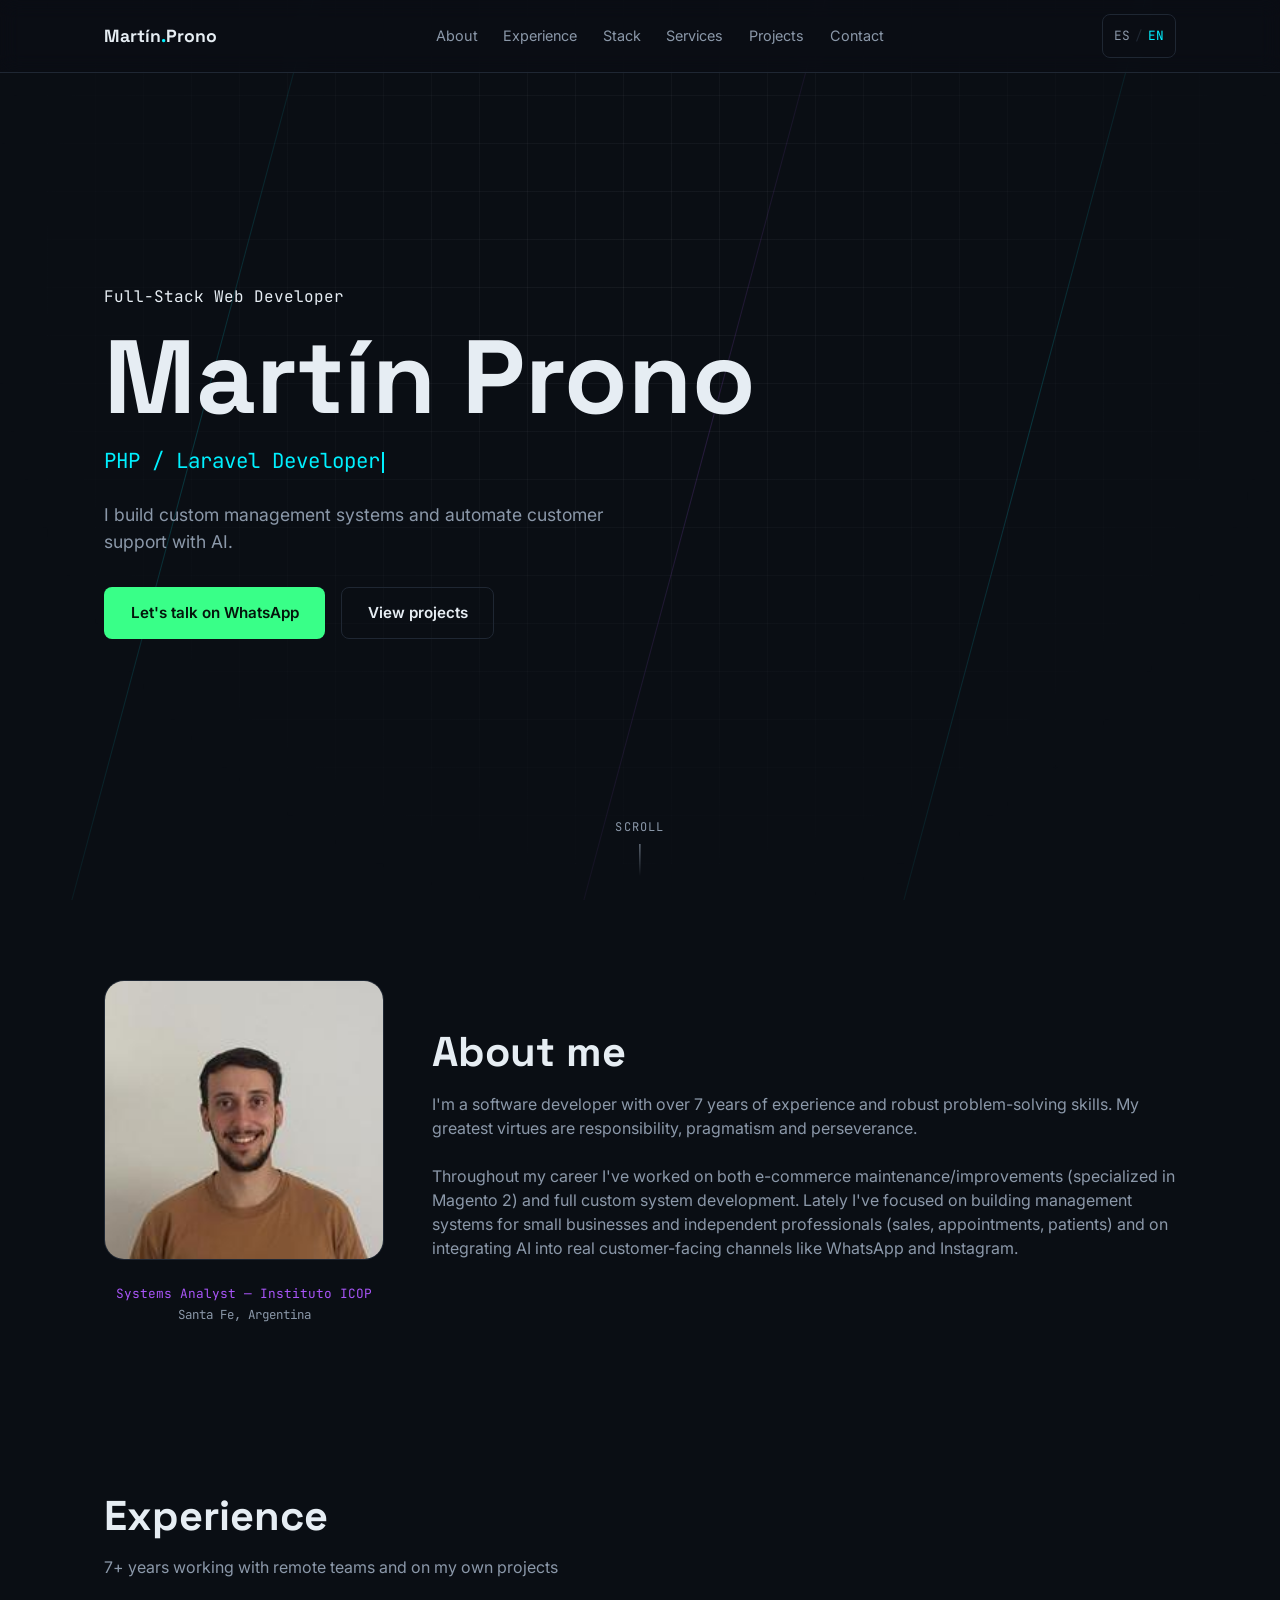
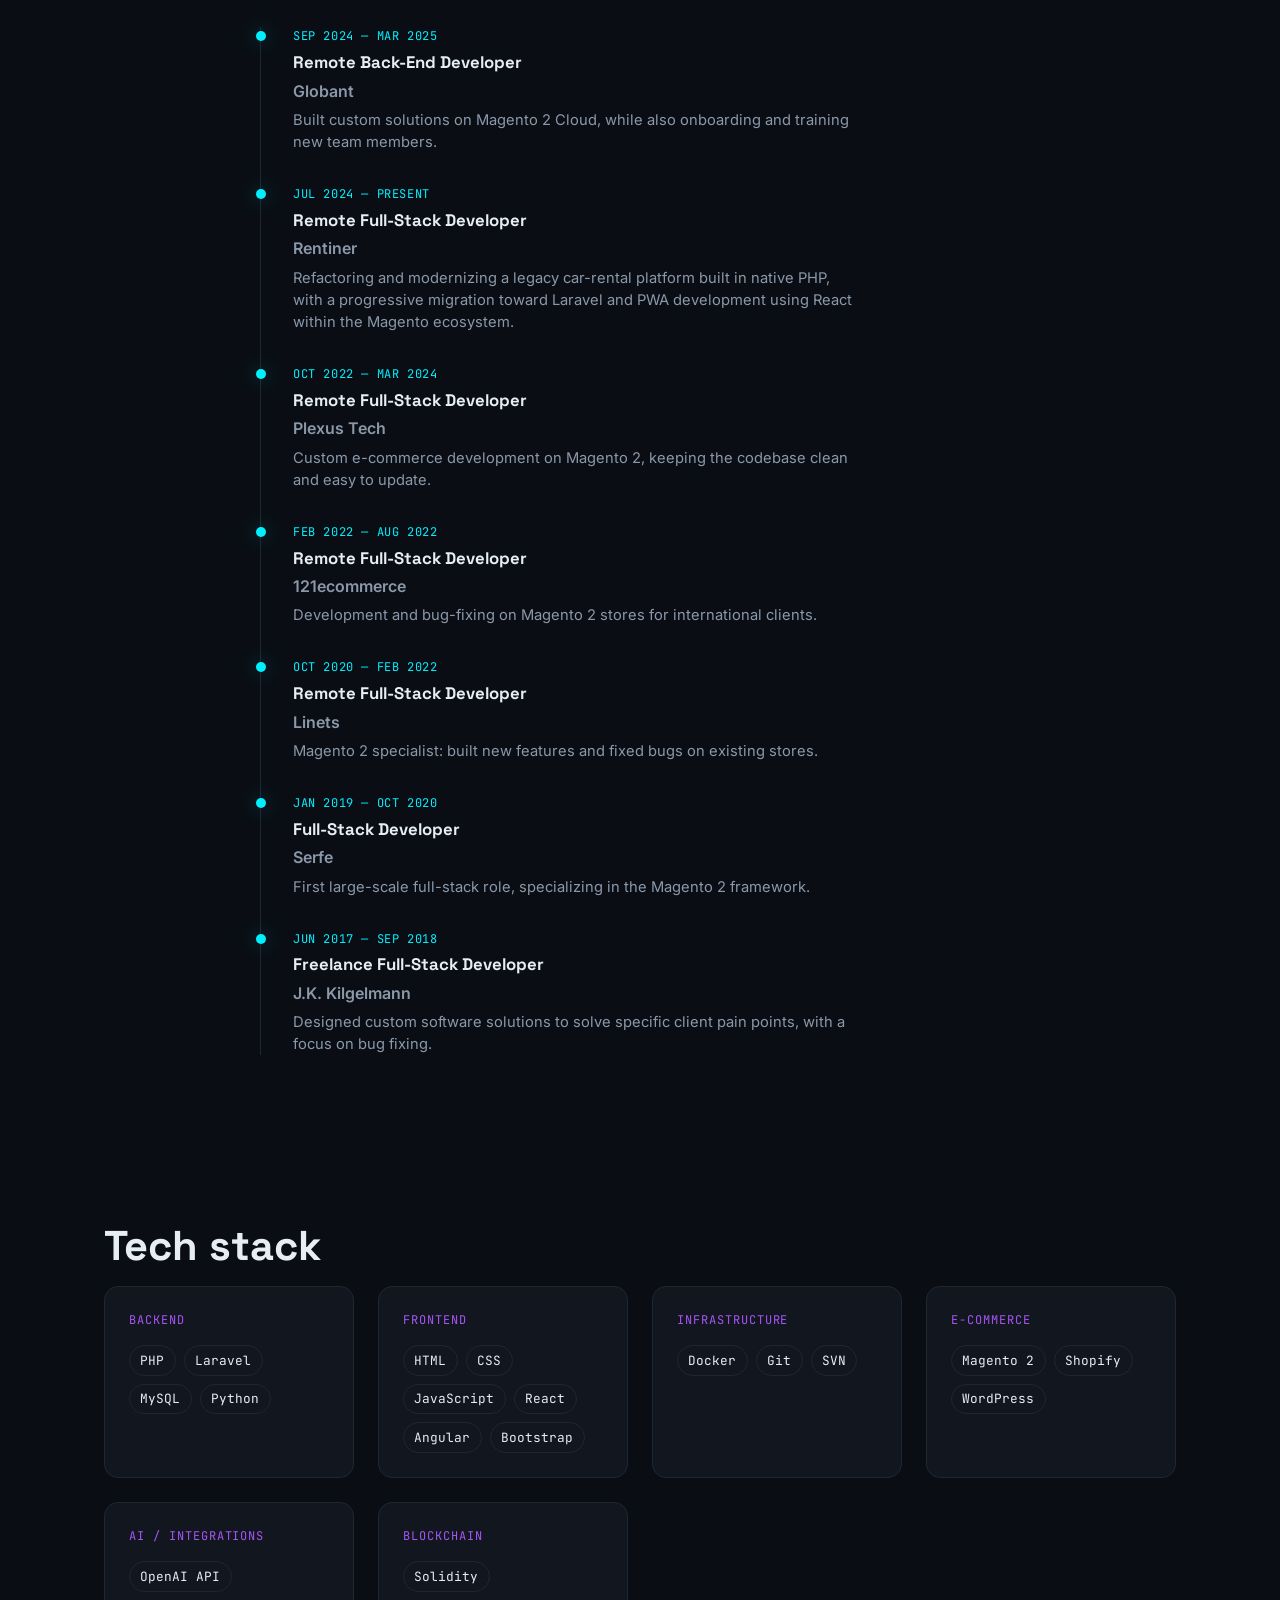
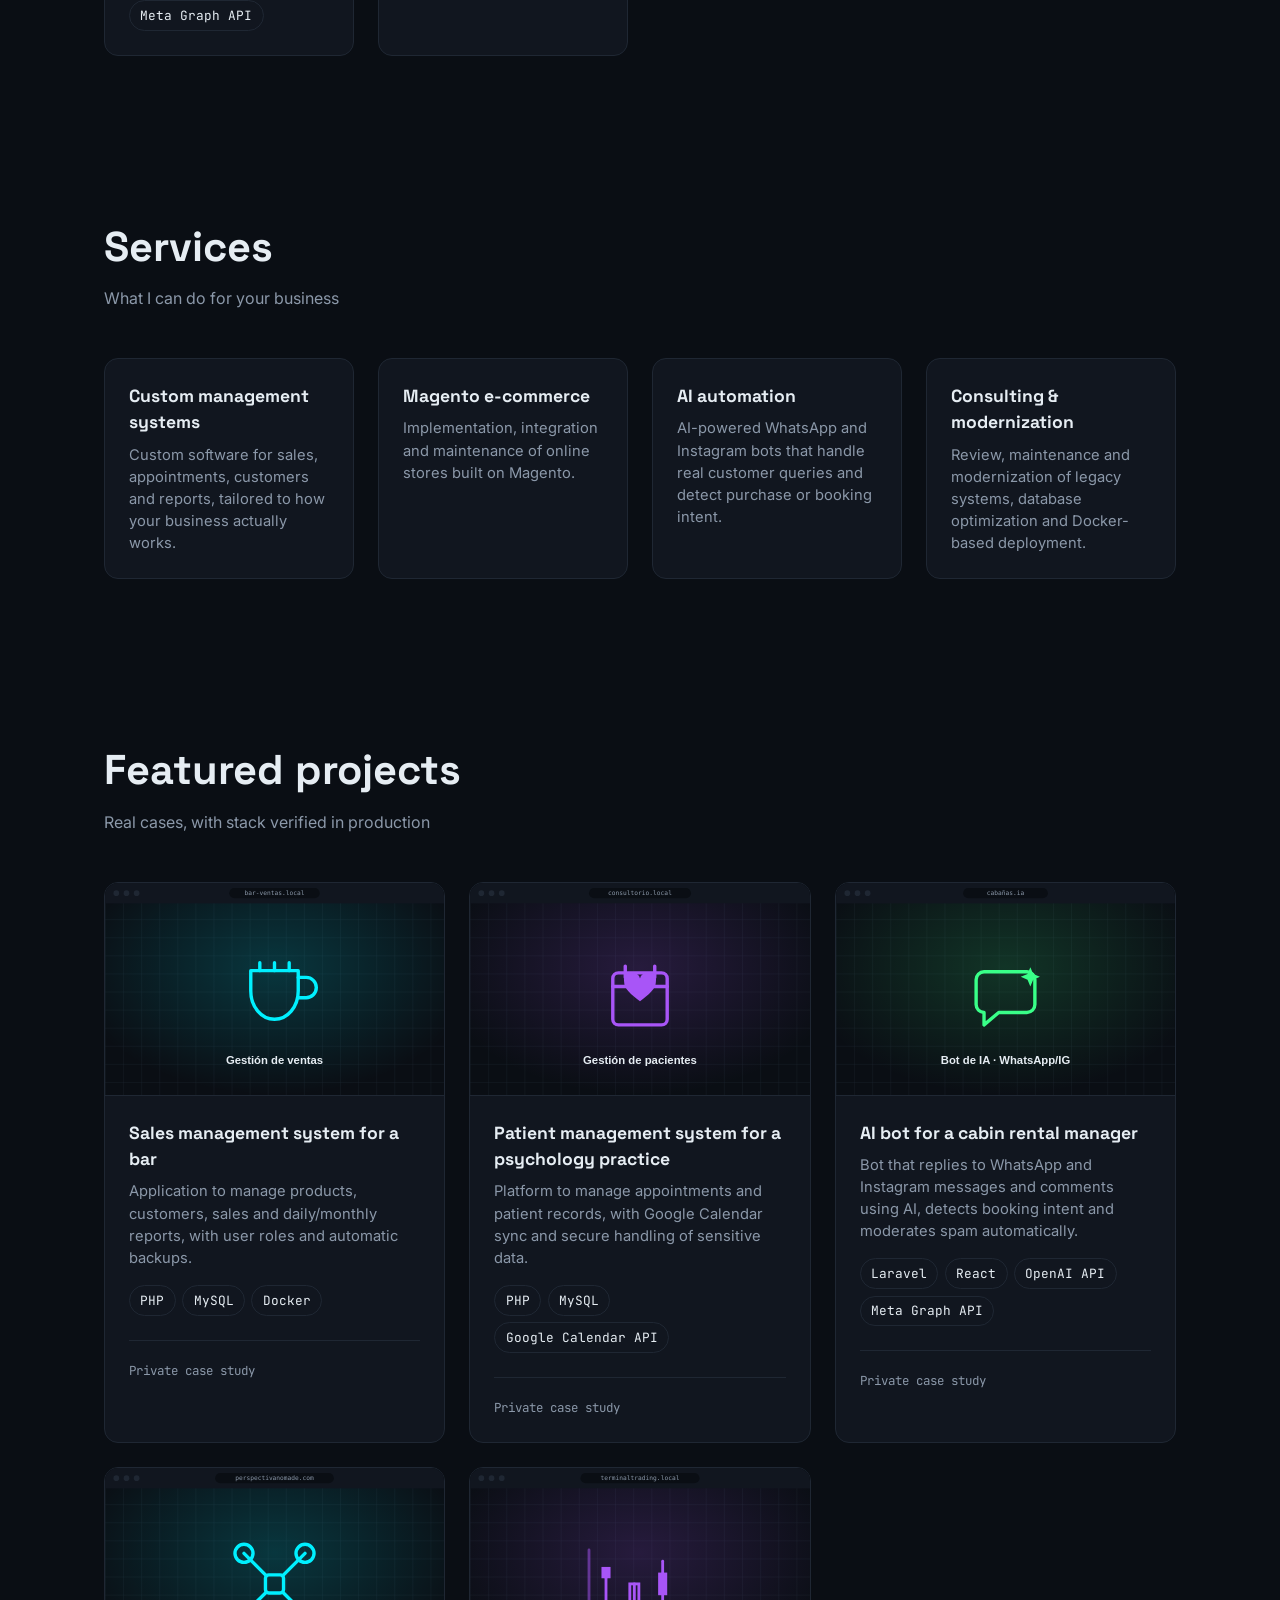
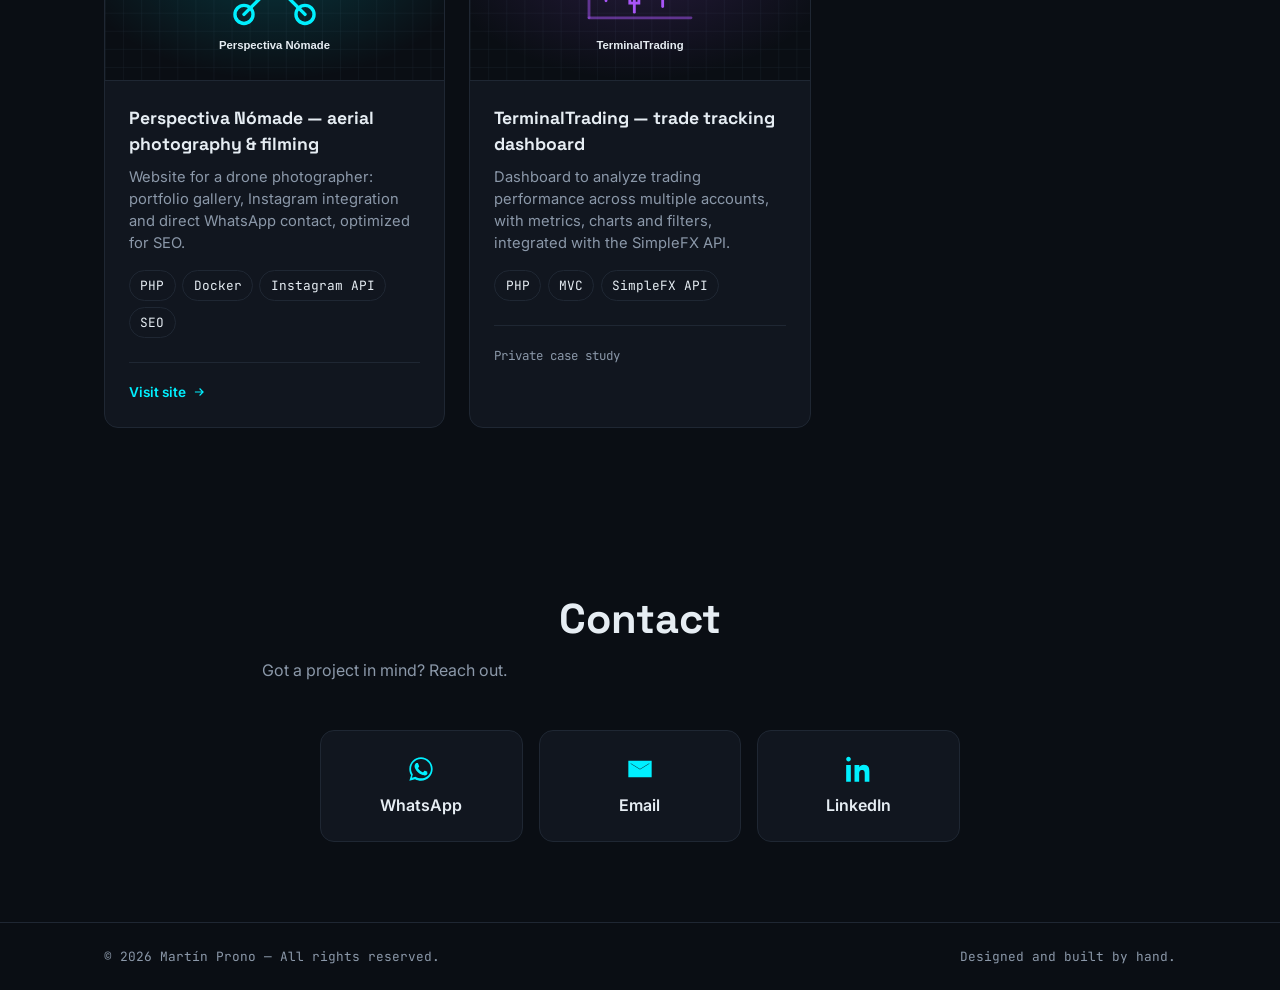
==== index.html @ 4c5c70eb "Initial commit: portfolio personal de Martín Prono Sitio estático (HTML/CSS/JS) con switch ES/EN, se" ====
<!DOCTYPE html>
<html lang="es">
<head>
  <meta charset="UTF-8">
  <meta name="viewport" content="width=device-width, initial-scale=1.0">
  <title data-i18n="meta.title">Martín Prono — Desarrollador Web Full-Stack</title>
  <meta name="description" content="Desarrollador web full-stack con +7 años de experiencia. Sistemas de gestión a medida e integración de IA en WhatsApp/Instagram." data-i18n-attr="content:meta.description">
  <meta name="color-scheme" content="dark">
  <link rel="icon" type="image/svg+xml" href="assets/img/favicon/favicon.svg">

  <link rel="preconnect" href="https://fonts.googleapis.com">
  <link rel="preconnect" href="https://fonts.gstatic.com" crossorigin>
  <link href="https://fonts.googleapis.com/css2?family=Space+Grotesk:wght@500;700&family=Inter:wght@400;600&family=JetBrains+Mono:wght@400;500&display=swap" rel="stylesheet">

  <link rel="stylesheet" href="assets/css/reset.css">
  <link rel="stylesheet" href="assets/css/tokens.css">
  <link rel="stylesheet" href="assets/css/layout.css">
  <link rel="stylesheet" href="assets/css/components.css">
  <link rel="stylesheet" href="assets/css/effects.css">
</head>
<body>

  <header class="nav" id="nav">
    <div class="nav__inner container">
      <a href="#hero" class="nav__brand">Martín<span class="nav__brand-dot">.</span>Prono</a>

      <nav class="nav__links" id="nav-links">
        <a href="#about" data-i18n="nav.about">Sobre mí</a>
        <a href="#experience" data-i18n="nav.experience">Trayectoria</a>
        <a href="#stack" data-i18n="nav.stack">Stack</a>
        <a href="#services" data-i18n="nav.services">Servicios</a>
        <a href="#projects" data-i18n="nav.projects">Proyectos</a>
        <a href="#contact" data-i18n="nav.contact">Contacto</a>
      </nav>

      <div class="nav__actions">
        <button id="lang-toggle" class="lang-toggle" type="button" data-i18n-attr="aria-label:nav.langSwitch" aria-label="Cambiar idioma a inglés">
          <span data-lang-label="es" class="lang-toggle__opt is-active">ES</span>
          <span class="lang-toggle__sep">/</span>
          <span data-lang-label="en" class="lang-toggle__opt">EN</span>
        </button>
        <button id="nav-burger" class="nav__burger" type="button" aria-label="Abrir menú" aria-expanded="false" aria-controls="nav-links">
          <span></span><span></span><span></span>
        </button>
      </div>
    </div>
  </header>

  <main>
    <!-- HERO -->
    <section id="hero" class="hero">
      <div class="hero__bg" aria-hidden="true">
        <div class="hero__grid"></div>
        <span class="hero__line hero__line--1"></span>
        <span class="hero__line hero__line--2"></span>
        <span class="hero__line hero__line--3"></span>
      </div>

      <div class="container hero__content">
        <p class="hero__kicker mono" data-i18n="hero.kicker">Desarrollador Web Full-Stack</p>
        <h1 class="hero__title" data-i18n="hero.title">Martín Prono</h1>
        <p class="hero__typing mono">
          <span id="typing-text"></span><span class="hero__cursor" aria-hidden="true"></span>
        </p>
        <p class="hero__tagline" data-i18n="hero.tagline">
          Construyo sistemas de gestión a medida y automatizo la atención al cliente con IA.
        </p>

        <div class="hero__cta">
          <a href="https://wa.me/5493425148399" id="hero-cta-primary" class="btn btn--primary" data-whatsapp-link target="_blank" rel="noopener" data-i18n="hero.ctaPrimary">Hablemos por WhatsApp</a>
          <a href="#projects" class="btn btn--ghost" data-i18n="hero.ctaSecondary">Ver proyectos</a>
        </div>
      </div>

      <a href="#about" class="hero__scroll mono" aria-hidden="true">
        <span data-i18n="hero.scrollHint">Scroll</span>
        <span class="hero__scroll-line"></span>
      </a>
    </section>

    <!-- ABOUT -->
    <section id="about" class="section about">
      <div class="container about__grid">
        <div class="about__photo-wrap reveal">
          <div class="about__photo">
            <!-- TODO Martin: reemplazar por tu foto real en assets/img/profile/ (ver README) -->
            <img src="assets/img/profile/yo.jpeg" alt="Foto de perfil de Martín Prono, desarrollador web full-stack" data-i18n-attr="alt:about.photoAlt" loading="lazy" width="480" height="480">
          </div>
          <p class="about__credential mono" data-i18n="about.credential">Analista de Sistemas — Instituto ICOP</p>
          <p class="about__location mono" data-i18n="about.location">Santa Fe, Argentina</p>
        </div>

        <div class="about__text reveal">
          <h2 class="section__title" data-i18n="about.title">Sobre mí</h2>
          <p data-i18n="about.paragraph1">
            Soy desarrollador de software con más de 7 años de experiencia y sólidas habilidades para resolver
            problemas. Mis mayores virtudes son la responsabilidad, el pragmatismo y la perseverancia.
          </p>
          <p data-i18n="about.paragraph2">
            A lo largo de mi carrera trabajé tanto en mantenimiento y mejora de e-commerce (especializado en Magento 2)
            como en el desarrollo completo de sistemas a medida. Últimamente me enfoqué en construir sistemas de
            gestión para pequeños negocios y profesionales independientes (ventas, turnos, pacientes) y en integrar
            inteligencia artificial en canales reales de atención al cliente, como WhatsApp e Instagram.
          </p>
        </div>
      </div>
    </section>

    <!-- EXPERIENCE -->
    <section id="experience" class="section experience">
      <div class="container">
        <h2 class="section__title reveal" data-i18n="experience.title">Trayectoria</h2>
        <p class="section__subtitle reveal" data-i18n="experience.subtitle">Más de 7 años trabajando en equipos remotos y proyectos propios</p>

        <div class="experience__timeline" id="experience-timeline">
          <!-- generado por main.js -->
        </div>
      </div>
    </section>

    <!-- STACK -->
    <section id="stack" class="section stack">
      <div class="container">
        <h2 class="section__title reveal" data-i18n="stack.title">Stack técnico</h2>

        <div class="stack__grid" id="stack-grid">
          <!-- generado por main.js -->
        </div>
      </div>
    </section>

    <!-- SERVICES -->
    <section id="services" class="section services">
      <div class="container">
        <h2 class="section__title reveal" data-i18n="services.title">Servicios</h2>
        <p class="section__subtitle reveal" data-i18n="services.subtitle">Lo que puedo hacer por tu negocio</p>

        <div class="services__grid" id="services-grid">
          <!-- generado por main.js -->
        </div>
      </div>
    </section>

    <!-- PROJECTS -->
    <section id="projects" class="section projects">
      <div class="container">
        <h2 class="section__title reveal" data-i18n="projects.title">Proyectos destacados</h2>
        <p class="section__subtitle reveal" data-i18n="projects.subtitle">Casos reales, con stack verificado en producción</p>

        <div class="projects__grid" id="projects-grid">
          <!-- generado por main.js -->
        </div>
      </div>
    </section>

    <!-- CONTACT -->
    <section id="contact" class="section contact">
      <div class="container contact__inner">
        <h2 class="section__title reveal" data-i18n="contact.title">Contacto</h2>
        <p class="section__subtitle reveal" data-i18n="contact.subtitle">¿Tenés un proyecto en mente? Escribime.</p>

        <div class="contact__grid reveal">
          <a class="contact__card" href="https://wa.me/5493425148399" data-whatsapp-link target="_blank" rel="noopener" data-i18n-attr="aria-label:contact.whatsappAria" aria-label="Escribirme por WhatsApp">
            <span class="contact__icon" aria-hidden="true">
              <svg viewBox="0 0 24 24" fill="currentColor"><path d="M17.5 14.4c-.3-.1-1.7-.8-2-.9-.3-.1-.5-.1-.6.1-.2.3-.7.9-.9 1-.2.2-.3.2-.6.1-1.6-.8-2.7-1.4-3.8-3.2-.3-.5.3-.5.8-1.6.1-.2 0-.4-.1-.6-.1-.1-.6-1.5-.8-2-.2-.5-.4-.4-.6-.4-.2 0-.4 0-.6 0-.2 0-.5.1-.8.4-.3.3-1 1-1 2.4s1 2.8 1.1 3c.1.2 1.9 3 4.7 4.1 2.8 1.1 2.8.7 3.3.7s1.6-.6 1.8-1.2c.2-.6.2-1.1.1-1.2-.1-.1-.3-.2-.6-.3z"/><path d="M12 2C6.5 2 2 6.5 2 12c0 1.9.5 3.7 1.5 5.3L2 22l4.9-1.3C8.4 21.5 10.2 22 12 22c5.5 0 10-4.5 10-10S17.5 2 12 2zm0 18c-1.6 0-3.2-.4-4.5-1.2l-.3-.2-3 .8.8-2.9-.2-.3C4 14.9 3.5 13.5 3.5 12 3.5 7.3 7.3 3.5 12 3.5S20.5 7.3 20.5 12 16.7 20 12 20z"/></svg>
            </span>
            <span data-i18n="contact.whatsapp">WhatsApp</span>
          </a>

          <a class="contact__card" href="mailto:martinpro_95@hotmail.com" data-i18n-attr="aria-label:contact.emailAria" aria-label="Enviarme un email">
            <span class="contact__icon" aria-hidden="true">
              <svg viewBox="0 0 24 24" fill="currentColor"><path d="M2 5h20v14H2V5zm2 2v.5l8 5 8-5V7l-8 5-8-5z"/></svg>
            </span>
            <span data-i18n="contact.email">Email</span>
          </a>

          <a class="contact__card" href="https://www.linkedin.com/in/mart%C3%ADn-prono-703930127" target="_blank" rel="noopener" data-i18n-attr="aria-label:contact.linkedinAria" aria-label="Ver mi perfil de LinkedIn">
            <span class="contact__icon" aria-hidden="true">
              <svg viewBox="0 0 24 24" fill="currentColor"><path d="M4.98 3.5C4.98 4.6 4.1 5.5 3 5.5s-1.98-.9-1.98-2S1.9 1.5 3 1.5s1.98.9 1.98 2zM1 8.5h4V23H1V8.5zM8.5 8.5h3.8v2h.05c.53-1 1.83-2.05 3.77-2.05 4.03 0 4.78 2.65 4.78 6.1V23h-4v-6.6c0-1.57-.03-3.6-2.2-3.6-2.2 0-2.54 1.72-2.54 3.49V23h-4V8.5z"/></svg>
            </span>
            <span data-i18n="contact.linkedin">LinkedIn</span>
          </a>
        </div>
      </div>
    </section>
  </main>

  <footer class="footer">
    <div class="container footer__inner">
      <p class="mono">© <span id="footer-year"></span> Martín Prono — <span data-i18n="footer.rights">Todos los derechos reservados.</span></p>
      <p class="mono footer__built" data-i18n="footer.builtWith">Sitio diseñado y desarrollado a mano.</p>
    </div>
  </footer>

  <!-- Botón flotante: fijo en pantalla, aparece al pasar el hero (que ya tiene su propio CTA grande) -->
  <a id="whatsapp-fab" class="whatsapp-fab" href="https://wa.me/5493425148399" data-whatsapp-link target="_blank" rel="noopener" data-i18n-attr="aria-label:contact.whatsappAria" aria-label="Escribirme por WhatsApp">
    <svg viewBox="0 0 24 24" fill="currentColor"><path d="M17.5 14.4c-.3-.1-1.7-.8-2-.9-.3-.1-.5-.1-.6.1-.2.3-.7.9-.9 1-.2.2-.3.2-.6.1-1.6-.8-2.7-1.4-3.8-3.2-.3-.5.3-.5.8-1.6.1-.2 0-.4-.1-.6-.1-.1-.6-1.5-.8-2-.2-.5-.4-.4-.6-.4-.2 0-.4 0-.6 0-.2 0-.5.1-.8.4-.3.3-1 1-1 2.4s1 2.8 1.1 3c.1.2 1.9 3 4.7 4.1 2.8 1.1 2.8.7 3.3.7s1.6-.6 1.8-1.2c.2-.6.2-1.1.1-1.2-.1-.1-.3-.2-.6-.3z"/><path d="M12 2C6.5 2 2 6.5 2 12c0 1.9.5 3.7 1.5 5.3L2 22l4.9-1.3C8.4 21.5 10.2 22 12 22c5.5 0 10-4.5 10-10S17.5 2 12 2zm0 18c-1.6 0-3.2-.4-4.5-1.2l-.3-.2-3 .8.8-2.9-.2-.3C4 14.9 3.5 13.5 3.5 12 3.5 7.3 7.3 3.5 12 3.5S20.5 7.3 20.5 12 16.7 20 12 20z"/></svg>
  </a>

  <script type="module" src="assets/js/main.js"></script>
</body>
</html>
---- assets/css/tokens.css ----
:root {
  /* color */
  --bg: #0a0e14;
  --bg-card: #11161f;
  --bg-card-hover: #151b26;
  --text: #e6edf3;
  --text-muted: #8b98a9;
  --accent-cyan: #00f0ff;
  --accent-violet: #a855f7;
  --accent-green: #39ff88;
  --border: #1f2733;

  /* typography */
  --font-heading: "Space Grotesk", system-ui, sans-serif;
  --font-body: "Inter", system-ui, sans-serif;
  --font-mono: "JetBrains Mono", "Courier New", monospace;

  /* spacing */
  --space-1: 0.5rem;
  --space-2: 1rem;
  --space-3: 1.5rem;
  --space-4: 2rem;
  --space-5: 3rem;
  --space-6: 5rem;
  --space-7: 8rem;

  /* layout */
  --container-width: 1120px;
  --nav-height: 64px;
  --radius-sm: 8px;
  --radius-md: 14px;
  --radius-lg: 20px;

  /* effects */
  --glow-cyan: 0 0 20px rgba(0, 240, 255, 0.35);
  --glow-violet: 0 0 20px rgba(168, 85, 247, 0.35);
  --transition: 0.25s ease;
}

@media (min-width: 48em) {
  :root {
    --nav-height: 72px;
  }
}

body {
  background: var(--bg);
  color: var(--text);
  font-family: var(--font-body);
  font-size: 16px;
}

h1, h2, h3 {
  font-family: var(--font-heading);
  color: var(--text);
}

.mono {
  font-family: var(--font-mono);
}
---- assets/css/layout.css ----
/*
  Mobile-first: todo lo que sigue es la base para pantallas chicas.
  Los `@media (min-width: ...)` van agregando/ajustando estilos para
  pantallas más grandes, nunca al revés.
*/

.container {
  width: 100%;
  max-width: var(--container-width);
  margin: 0 auto;
  padding: 0 clamp(1rem, 5vw, 1.5rem);
}

/* ---- NAV ---- */
.nav {
  position: fixed;
  top: 0;
  left: 0;
  right: 0;
  z-index: 100;
  border-bottom: 1px solid var(--border);
}

/*
  El blur va en un pseudo-elemento (no directo en .nav) a propósito:
  backdrop-filter en un ancestro convierte a ese ancestro en el
  "containing block" de sus descendientes position:fixed (incluido
  #nav-links, el panel del menú mobile), rompiendo su anclaje al
  viewport. Aislándolo en ::before, .nav__links vuelve a posicionarse
  contra la ventana, no contra el header de 64px.
*/
.nav::before {
  content: '';
  position: absolute;
  inset: 0;
  z-index: -1;
  background: rgba(10, 14, 20, 0.7);
  backdrop-filter: blur(10px);
}

.nav__inner {
  display: flex;
  align-items: center;
  justify-content: space-between;
  height: var(--nav-height);
}

.nav__brand {
  font-family: var(--font-heading);
  font-weight: 700;
  font-size: 1rem;
  white-space: nowrap;
}

.nav__brand-dot {
  color: var(--accent-cyan);
}

/* Mobile (base): menú a pantalla completa, oculto hasta abrir con el burger */
.nav__links {
  position: fixed;
  top: var(--nav-height);
  left: 0;
  right: 0;
  bottom: 0;
  background: var(--bg-card);
  display: flex;
  flex-direction: column;
  gap: var(--space-2);
  padding: var(--space-4) var(--space-3);
  transform: translateY(-8px);
  opacity: 0;
  visibility: hidden;
  transition: transform var(--transition), opacity var(--transition), visibility var(--transition);
  overflow-y: auto;
}

.nav__links.is-open {
  transform: translateY(0);
  opacity: 1;
  visibility: visible;
}

.nav__links a {
  font-size: 1.1rem;
  padding: var(--space-1) 0;
  color: var(--text-muted);
  border-bottom: 1px solid var(--border);
  transition: color var(--transition);
}

.nav__links a:hover,
.nav__links a:focus-visible {
  color: var(--text);
}

.nav__actions {
  display: flex;
  align-items: center;
  gap: var(--space-1);
}

/* Burger: visible por defecto (mobile-first), área táctil >= 44px */
.nav__burger {
  display: flex;
  flex-direction: column;
  justify-content: center;
  align-items: center;
  gap: 5px;
  width: 44px;
  height: 44px;
  flex-shrink: 0;
}

.nav__burger span {
  display: block;
  width: 24px;
  height: 2px;
  background: var(--text);
  border-radius: 2px;
  transition: transform var(--transition), opacity var(--transition);
}

.nav__burger[aria-expanded="true"] span:nth-child(1) {
  transform: translateY(7px) rotate(45deg);
}

.nav__burger[aria-expanded="true"] span:nth-child(2) {
  opacity: 0;
}

.nav__burger[aria-expanded="true"] span:nth-child(3) {
  transform: translateY(-7px) rotate(-45deg);
}

@media (min-width: 48em) {
  .nav__brand {
    font-size: 1.1rem;
  }

  .nav__links {
    position: static;
    flex-direction: row;
    align-items: center;
    gap: clamp(0.9rem, 2vw, 2rem);
    padding: 0;
    background: transparent;
    transform: none;
    opacity: 1;
    visibility: visible;
    overflow: visible;
  }

  .nav__links a {
    font-size: 0.9rem;
    padding: 0;
    border-bottom: none;
  }

  .nav__burger {
    display: none;
  }
}

/* ---- HERO ---- */
.hero {
  position: relative;
  min-height: 100vh;
  min-height: 100svh;
  display: flex;
  align-items: center;
  overflow: hidden;
}

.hero__content {
  position: relative;
  z-index: 1;
  padding-top: var(--nav-height);
  padding-bottom: var(--space-5);
}

.hero__title {
  font-size: clamp(2.6rem, 12vw, 6.5rem);
  line-height: 1;
  margin: var(--space-2) 0;
}

.hero__typing {
  min-height: 1.6em;
  font-size: clamp(1rem, 2.2vw, 1.3rem);
  color: var(--accent-cyan);
  margin-bottom: var(--space-3);
}

.hero__tagline {
  max-width: 540px;
  color: var(--text-muted);
  font-size: 1.05rem;
  margin-bottom: var(--space-4);
}

.hero__cta {
  display: flex;
  flex-direction: column;
  gap: var(--space-2);
}

.hero__cta .btn {
  width: 100%;
}

.hero__scroll {
  display: none;
}

@media (min-width: 48em) {
  .hero__tagline {
    font-size: 1.1rem;
  }

  .hero__cta {
    flex-direction: row;
    flex-wrap: wrap;
  }

  .hero__cta .btn {
    width: auto;
  }

  .hero__scroll {
    display: flex;
    position: absolute;
    bottom: var(--space-3);
    left: 50%;
    transform: translateX(-50%);
    flex-direction: column;
    align-items: center;
    gap: var(--space-1);
    font-size: 0.75rem;
    color: var(--text-muted);
    letter-spacing: 0.1em;
    text-transform: uppercase;
  }
}

@media (max-height: 480px) and (orientation: landscape) {
  .hero {
    min-height: auto;
  }

  .hero__content {
    padding-top: calc(var(--nav-height) + var(--space-4));
  }
}

/* ---- SECTIONS ---- */
.section {
  padding: var(--space-5) 0;
}

.section__title {
  font-size: clamp(1.7rem, 6vw, 2.6rem);
  margin-bottom: var(--space-1);
}

.section__subtitle {
  color: var(--text-muted);
  margin-bottom: var(--space-4);
  max-width: 560px;
}

@media (min-width: 48em) {
  .section {
    padding: var(--space-6) 0;
  }

  .section__subtitle {
    margin-bottom: var(--space-5);
  }
}

/* ---- ABOUT ---- */
.about__grid {
  display: grid;
  grid-template-columns: 1fr;
  gap: var(--space-4);
}

.about__photo {
  aspect-ratio: 1 / 1;
  width: min(220px, 60vw);
  margin: 0 auto;
  border-radius: var(--radius-lg);
  overflow: hidden;
  border: 1px solid var(--border);
}

.about__photo img {
  width: 100%;
  height: 100%;
  object-fit: cover;
}

.about__text p {
  color: var(--text-muted);
  margin-bottom: var(--space-3);
}

.about__credential {
  text-align: center;
  font-size: 0.8rem;
  color: var(--accent-violet);
  margin-top: var(--space-3);
  margin-bottom: 0.2rem;
}

.about__location {
  text-align: center;
  font-size: 0.78rem;
  color: var(--text-muted);
}

@media (min-width: 48em) {
  .about__grid {
    grid-template-columns: 280px 1fr;
    gap: var(--space-5);
    align-items: center;
  }

  .about__photo {
    width: 100%;
    margin: 0;
  }
}

/* ---- EXPERIENCE ---- */
.experience__timeline {
  position: relative;
  max-width: 760px;
  margin: 0 auto;
  padding-left: var(--space-3);
  border-left: 1px solid var(--border);
}

.experience__item {
  position: relative;
  padding-bottom: var(--space-4);
}

.experience__item:last-child {
  padding-bottom: 0;
}

.experience__item::before {
  content: '';
  position: absolute;
  left: calc(-1 * var(--space-3) - 5px);
  top: 4px;
  width: 10px;
  height: 10px;
  border-radius: 50%;
  background: var(--accent-cyan);
  box-shadow: var(--glow-cyan);
}

.experience__period {
  font-family: var(--font-mono);
  font-size: 0.75rem;
  color: var(--accent-cyan);
  text-transform: uppercase;
  letter-spacing: 0.05em;
  margin-bottom: 0.3rem;
}

.experience__role {
  font-family: var(--font-heading);
  font-size: 1.05rem;
  margin-bottom: 0.2rem;
}

.experience__company {
  color: var(--text-muted);
  font-weight: 600;
}

.experience__desc {
  color: var(--text-muted);
  font-size: 0.92rem;
  margin-top: 0.4rem;
  max-width: 560px;
}

@media (min-width: 48em) {
  .experience__timeline {
    padding-left: var(--space-4);
  }

  .experience__item::before {
    left: calc(-1 * var(--space-4) - 5px);
  }
}

/* ---- STACK / SERVICES / PROJECTS ----
   minmax(min(Xpx, 100%), 1fr) evita que la columna fuerce un ancho
   mínimo más grande que el viewport (causa clásica de scroll
   horizontal en mobile con auto-fit + minmax fijo). */
.stack__grid {
  display: grid;
  grid-template-columns: repeat(auto-fit, minmax(min(220px, 100%), 1fr));
  gap: var(--space-3);
}

.services__grid {
  display: grid;
  grid-template-columns: repeat(auto-fit, minmax(min(240px, 100%), 1fr));
  gap: var(--space-3);
}

.projects__grid {
  display: grid;
  grid-template-columns: repeat(auto-fit, minmax(min(300px, 100%), 1fr));
  gap: var(--space-3);
}

/* ---- CONTACT ---- */
.contact__inner {
  text-align: center;
}

.contact__grid {
  display: grid;
  grid-template-columns: repeat(auto-fit, minmax(min(140px, 100%), 1fr));
  gap: var(--space-2);
  max-width: 640px;
  margin: 0 auto;
}

/* ---- FOOTER ---- */
.footer {
  border-top: 1px solid var(--border);
  padding: var(--space-3) 0;
}

.footer__inner {
  display: flex;
  flex-direction: column;
  gap: var(--space-1);
  font-size: 0.8rem;
  color: var(--text-muted);
  text-align: center;
}

@media (min-width: 48em) {
  .footer__inner {
    flex-direction: row;
    justify-content: space-between;
    text-align: left;
  }
}
---- assets/css/components.css ----
/* ---- BUTTONS ---- */
.btn {
  display: inline-flex;
  align-items: center;
  justify-content: center;
  padding: 0.85rem 1.6rem;
  border-radius: var(--radius-sm);
  font-weight: 600;
  font-size: 0.95rem;
  transition: transform var(--transition), box-shadow var(--transition), background var(--transition), border-color var(--transition);
  border: 1px solid transparent;
}

.btn--primary {
  background: var(--accent-green);
  color: #04150c;
}

.btn--primary:hover,
.btn--primary:focus-visible {
  box-shadow: 0 0 24px rgba(57, 255, 136, 0.45);
  transform: translateY(-2px);
}

.btn--ghost {
  border-color: var(--border);
  color: var(--text);
}

.btn--ghost:hover,
.btn--ghost:focus-visible {
  border-color: var(--accent-cyan);
  box-shadow: var(--glow-cyan);
  transform: translateY(-2px);
}

/* ---- LANG TOGGLE ---- */
.lang-toggle {
  display: flex;
  align-items: center;
  gap: 0.3rem;
  font-family: var(--font-mono);
  font-size: 0.8rem;
  padding: 0.6rem 0.7rem;
  min-height: 44px;
  border: 1px solid var(--border);
  border-radius: var(--radius-sm);
  transition: border-color var(--transition);
}

.lang-toggle:hover,
.lang-toggle:focus-visible {
  border-color: var(--accent-cyan);
}

.lang-toggle__opt {
  color: var(--text-muted);
  transition: color var(--transition);
}

.lang-toggle__opt.is-active {
  color: var(--accent-cyan);
}

.lang-toggle__sep {
  color: var(--border);
}

/* ---- CARDS (stack / services / projects) ---- */
.card {
  background: var(--bg-card);
  border: 1px solid var(--border);
  border-radius: var(--radius-md);
  padding: var(--space-3);
  transition: border-color var(--transition), box-shadow var(--transition), transform var(--transition), background var(--transition);
}

.card:hover {
  background: var(--bg-card-hover);
  border-color: var(--accent-cyan);
  box-shadow: var(--glow-cyan);
  transform: translateY(-4px);
}

.card__title {
  font-family: var(--font-heading);
  font-size: 1.1rem;
  margin-bottom: 0.5rem;
}

.card__desc {
  color: var(--text-muted);
  font-size: 0.92rem;
}

/* Stack category card */
.stack-card__category {
  font-family: var(--font-mono);
  font-size: 0.75rem;
  text-transform: uppercase;
  letter-spacing: 0.08em;
  color: var(--accent-violet);
  margin-bottom: var(--space-2);
}

.stack-card__tags {
  display: flex;
  flex-wrap: wrap;
  gap: 0.5rem;
}

.tag {
  font-family: var(--font-mono);
  font-size: 0.8rem;
  padding: 0.3rem 0.65rem;
  border: 1px solid var(--border);
  border-radius: 999px;
  color: var(--text);
}

/* Project card */
.project-card {
  display: flex;
  flex-direction: column;
  background: var(--bg-card);
  border: 1px solid var(--border);
  border-radius: var(--radius-md);
  overflow: hidden;
  transition: border-color var(--transition), box-shadow var(--transition), transform var(--transition), background var(--transition);
}

.project-card:hover {
  background: var(--bg-card-hover);
  border-color: var(--accent-cyan);
  box-shadow: var(--glow-cyan);
  transform: translateY(-4px);
}

.project-card__media {
  aspect-ratio: 16 / 10;
  background: var(--bg);
  border-bottom: 1px solid var(--border);
}

.project-card__media img {
  width: 100%;
  height: 100%;
  object-fit: cover;
}

.project-card__body {
  display: flex;
  flex-direction: column;
  flex: 1;
  padding: var(--space-3);
}

.project-card__stack {
  display: flex;
  flex-wrap: wrap;
  gap: 0.4rem;
  margin-top: var(--space-2);
}

.project-card__footer {
  margin-top: var(--space-3);
  padding-top: var(--space-2);
  border-top: 1px solid var(--border);
}

.project-card__link {
  display: inline-flex;
  align-items: center;
  gap: 0.4rem;
  font-size: 0.85rem;
  font-weight: 600;
  color: var(--accent-cyan);
  transition: gap var(--transition);
}

.project-card__link:hover,
.project-card__link:focus-visible {
  gap: 0.6rem;
}

.project-card__link svg {
  width: 14px;
  height: 14px;
}

.project-card__case-label {
  font-family: var(--font-mono);
  font-size: 0.78rem;
  color: var(--text-muted);
}

/* ---- CONTACT CARD ---- */
.contact__card {
  display: flex;
  flex-direction: column;
  align-items: center;
  gap: 0.6rem;
  padding: var(--space-3) var(--space-2);
  background: var(--bg-card);
  border: 1px solid var(--border);
  border-radius: var(--radius-md);
  font-weight: 600;
  transition: border-color var(--transition), box-shadow var(--transition), transform var(--transition);
}

.contact__card:hover,
.contact__card:focus-visible {
  border-color: var(--accent-cyan);
  box-shadow: var(--glow-cyan);
  transform: translateY(-4px);
}

.contact__icon {
  width: 28px;
  height: 28px;
  color: var(--accent-cyan);
}

.contact__icon svg {
  width: 100%;
  height: 100%;
}

/* ---- WHATSAPP FLOATING BUTTON ----
   Fijo en pantalla durante toda la navegación. Aparece recién al
   salir del hero (que ya tiene su propio CTA grande) para no
   duplicar el mismo llamado a la acción dos veces en pantalla. */
.whatsapp-fab {
  position: fixed;
  right: var(--space-2);
  bottom: max(var(--space-2), env(safe-area-inset-bottom, 0px));
  z-index: 90;
  width: 56px;
  height: 56px;
  display: flex;
  align-items: center;
  justify-content: center;
  border-radius: 50%;
  background: var(--accent-green);
  color: #04150c;
  box-shadow: 0 4px 20px rgba(57, 255, 136, 0.35);
  opacity: 0;
  transform: translateY(16px) scale(0.9);
  pointer-events: none;
  transition: opacity var(--transition), transform var(--transition), box-shadow var(--transition);
}

.whatsapp-fab.is-visible {
  opacity: 1;
  transform: translateY(0) scale(1);
  pointer-events: auto;
}

.whatsapp-fab:hover,
.whatsapp-fab:focus-visible {
  box-shadow: 0 4px 26px rgba(57, 255, 136, 0.55);
  transform: translateY(-2px) scale(1.05);
}

.whatsapp-fab svg {
  width: 28px;
  height: 28px;
}

@media (min-width: 48em) {
  .whatsapp-fab {
    right: var(--space-4);
    bottom: var(--space-4);
  }
}
---- assets/css/effects.css ----
/* ---- HERO BACKGROUND ---- */
.hero__bg {
  position: absolute;
  inset: 0;
  z-index: 0;
  overflow: hidden;
}

.hero__grid {
  position: absolute;
  inset: -1px;
  background-image:
    linear-gradient(rgba(230, 237, 243, 0.06) 1px, transparent 1px),
    linear-gradient(90deg, rgba(230, 237, 243, 0.06) 1px, transparent 1px);
  background-size: 48px 48px;
  mask-image: radial-gradient(circle at 50% 30%, rgba(0, 0, 0, 0.9), transparent 75%);
}

.hero__line {
  position: absolute;
  width: 1px;
  height: 160%;
  top: -30%;
  background: linear-gradient(to bottom, transparent, var(--accent-cyan), transparent);
  opacity: 0.18;
  transform: rotate(15deg);
  animation: drift 14s linear infinite;
}

.hero__line--1 { left: 15%; animation-duration: 16s; }
.hero__line--2 { left: 55%; background: linear-gradient(to bottom, transparent, var(--accent-violet), transparent); animation-duration: 20s; animation-delay: -4s; }
.hero__line--3 { left: 80%; animation-duration: 12s; animation-delay: -8s; }

@keyframes drift {
  0% { transform: translateY(-10%) rotate(15deg); }
  100% { transform: translateY(10%) rotate(15deg); }
}

/* ---- TYPING CURSOR ---- */
.hero__cursor {
  display: inline-block;
  width: 2px;
  height: 1em;
  margin-left: 2px;
  background: var(--accent-cyan);
  vertical-align: middle;
  animation: blink 1s step-end infinite;
}

@keyframes blink {
  50% { opacity: 0; }
}

/* ---- SCROLL HINT ---- */
.hero__scroll-line {
  width: 1px;
  height: 32px;
  background: linear-gradient(to bottom, var(--text-muted), transparent);
  animation: scrollline 1.6s ease-in-out infinite;
}

@keyframes scrollline {
  0%, 100% { opacity: 0.3; }
  50% { opacity: 1; }
}

/* ---- SCROLL REVEAL ---- */
.reveal {
  opacity: 0;
  transform: translateY(24px);
  transition: opacity 0.6s ease, transform 0.6s ease;
}

.reveal.is-visible {
  opacity: 1;
  transform: translateY(0);
}

@media (prefers-reduced-motion: reduce) {
  .hero__line,
  .hero__scroll-line,
  .hero__cursor {
    animation: none;
  }

  .reveal {
    opacity: 1;
    transform: none;
    transition: none;
  }
}
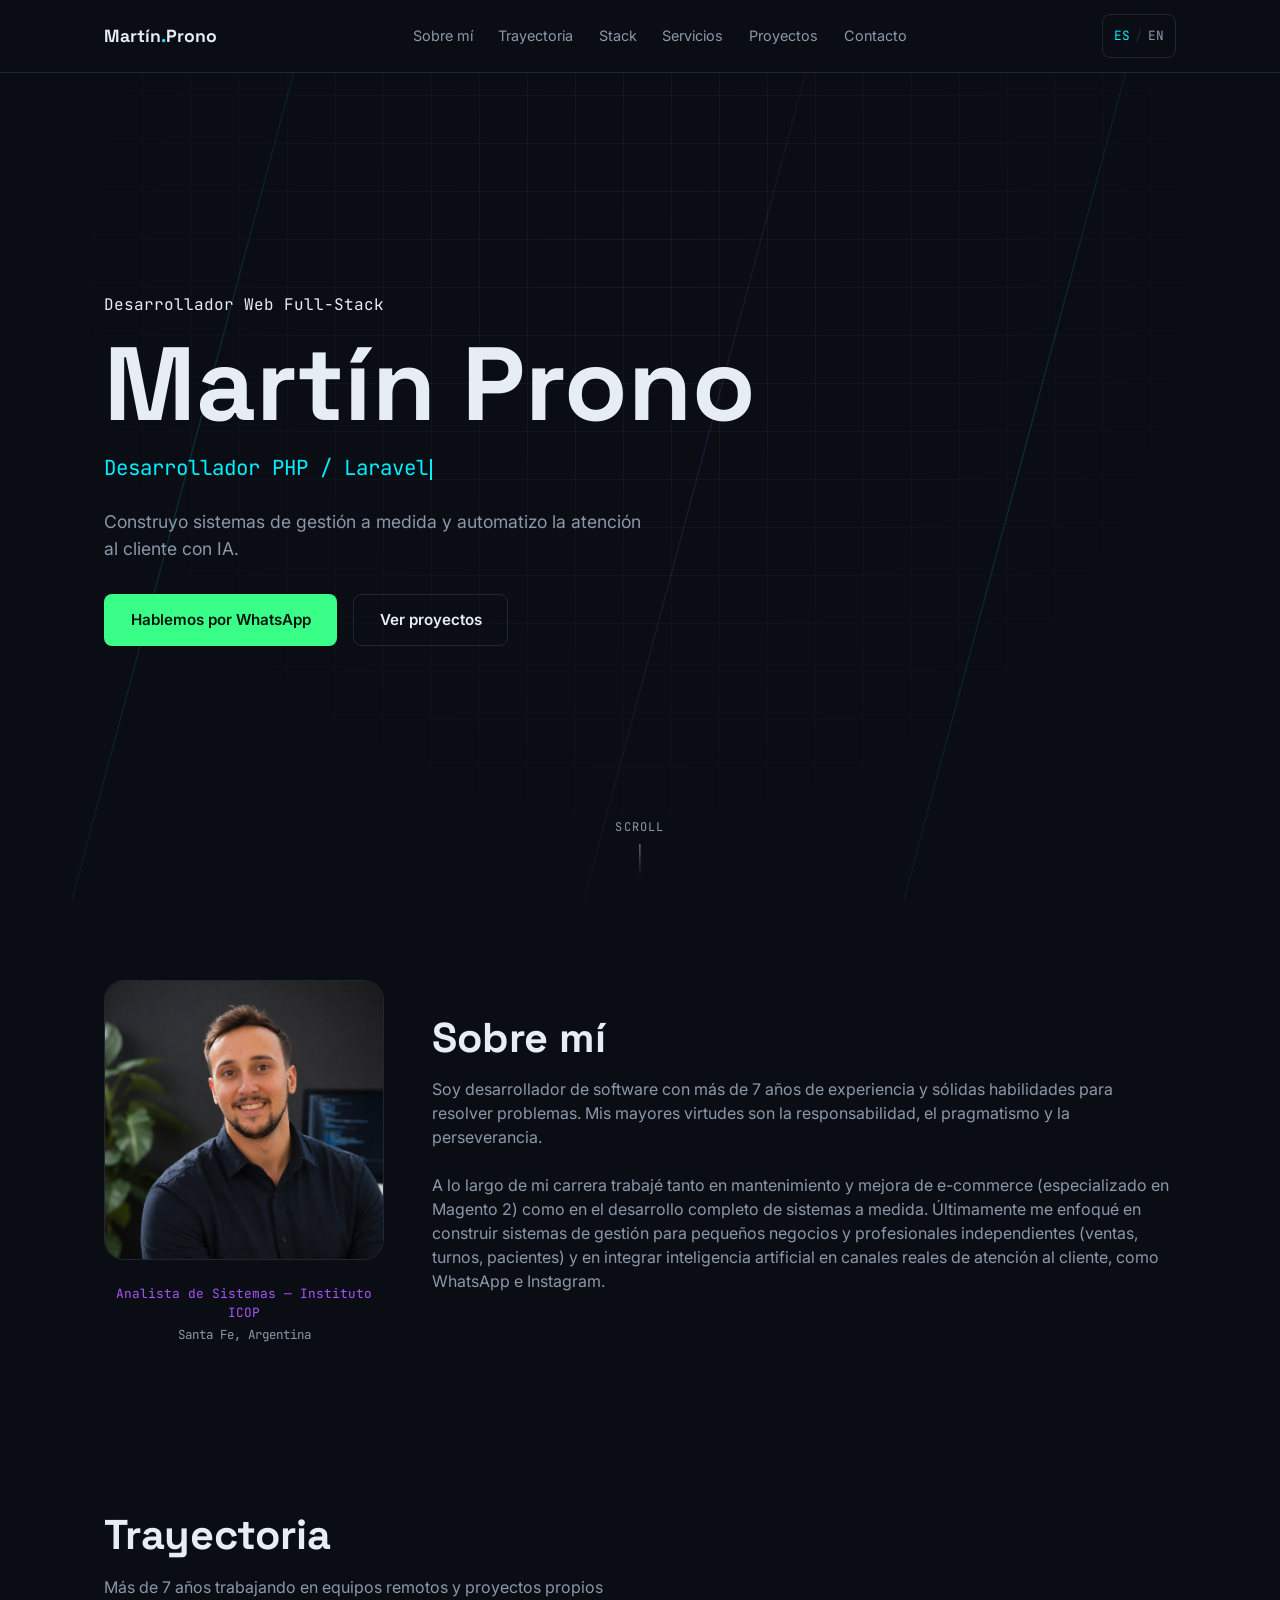
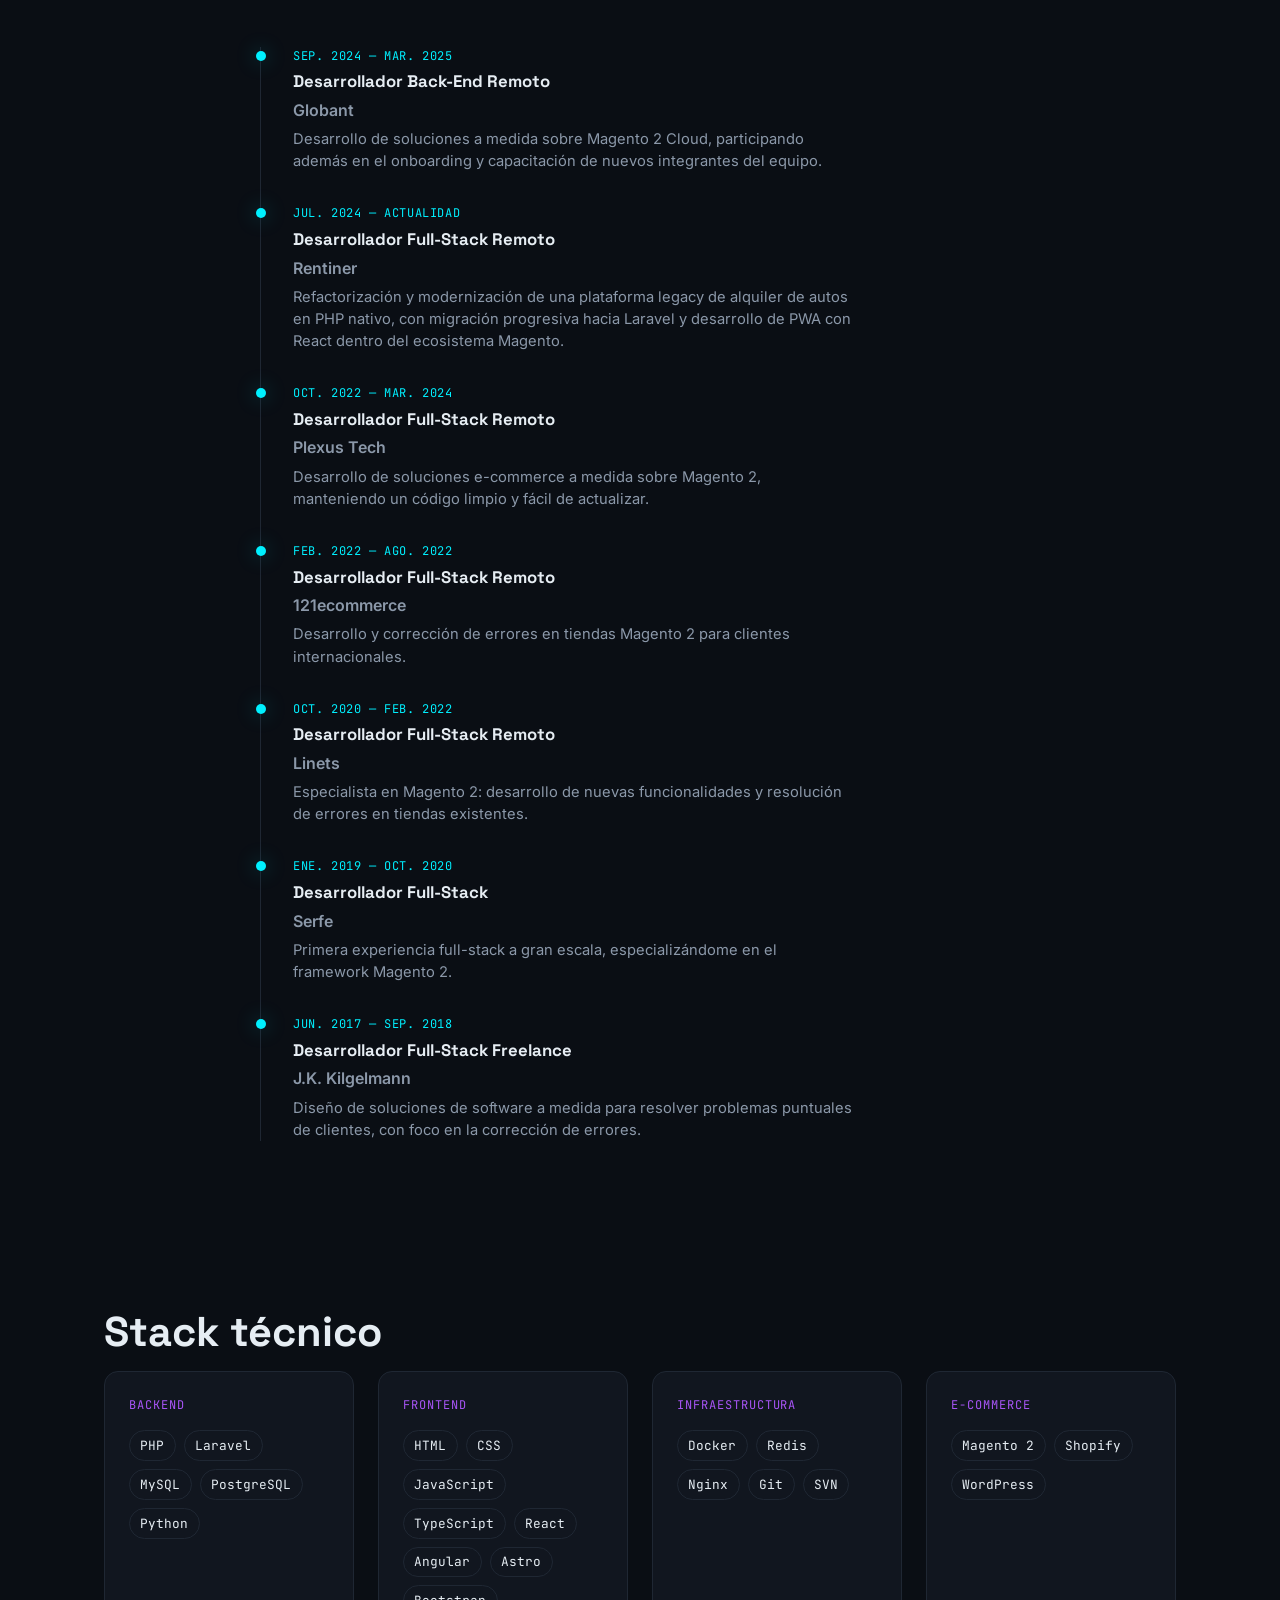
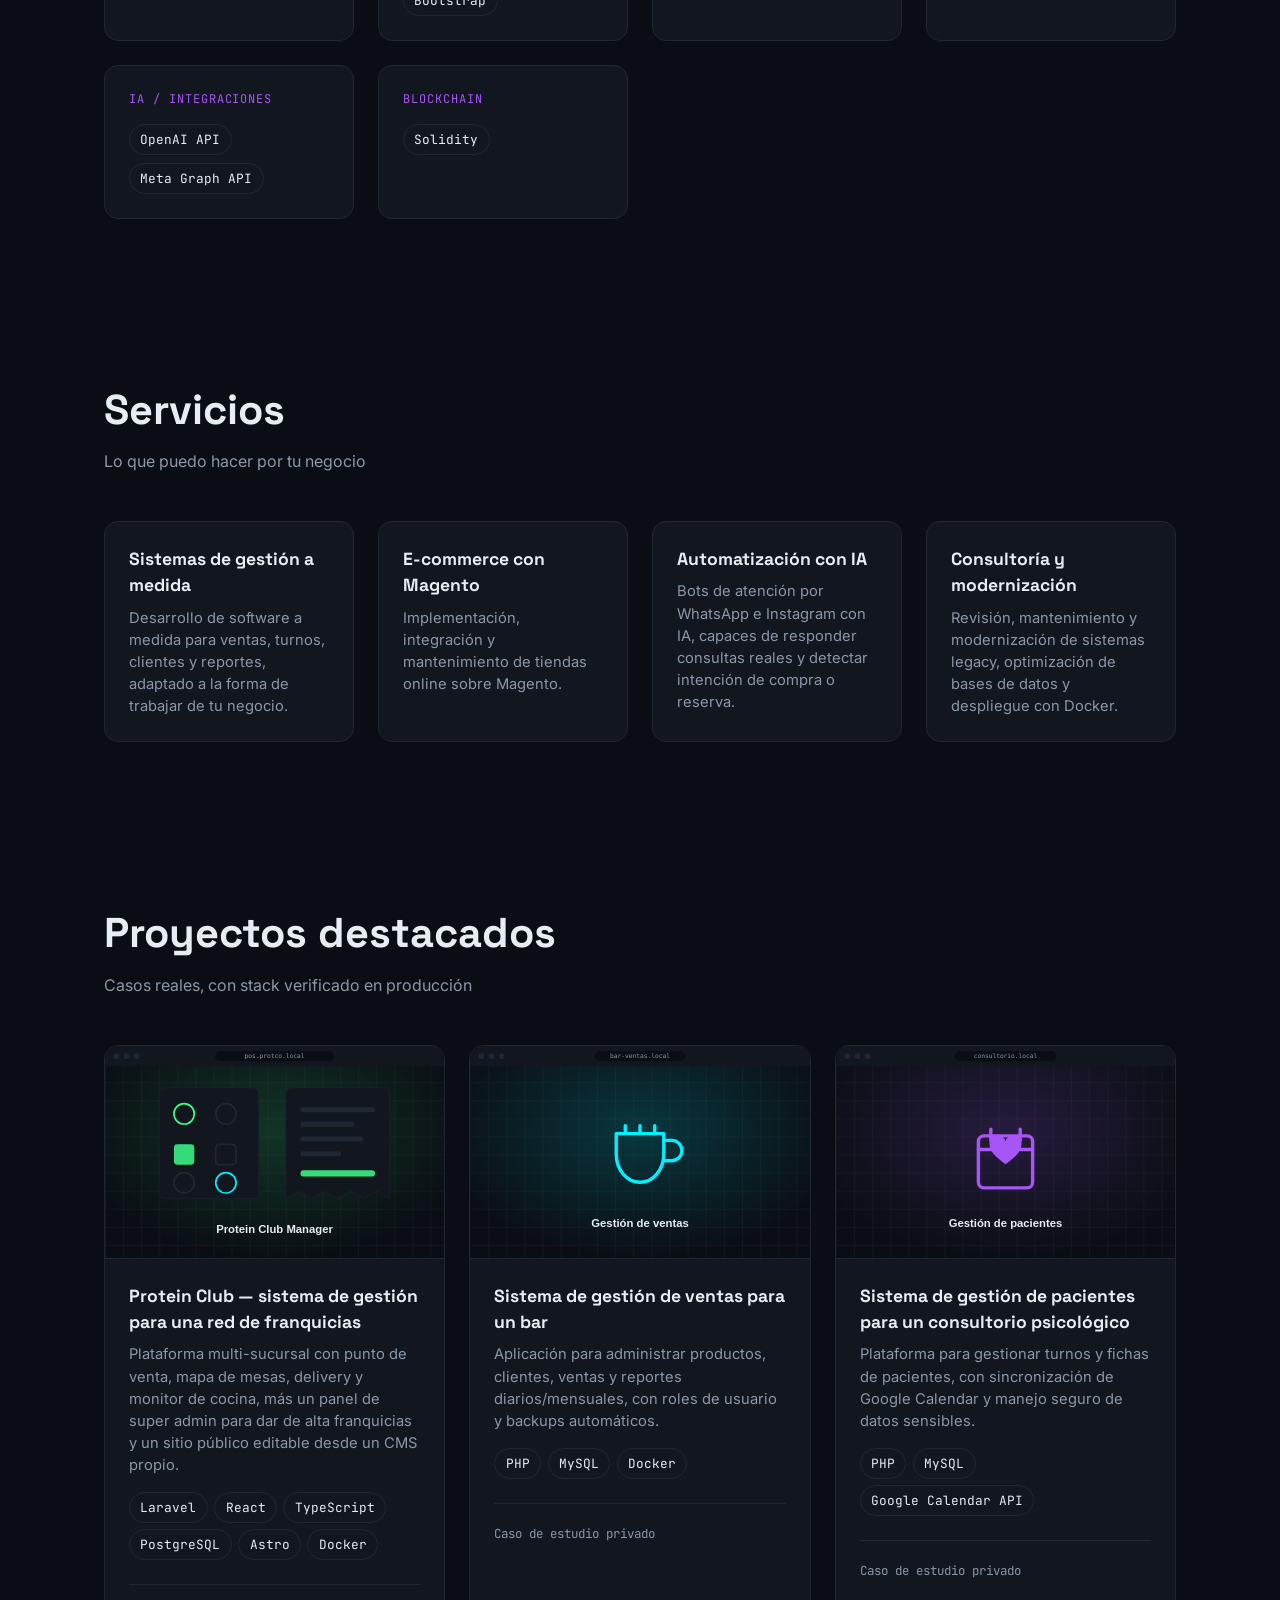
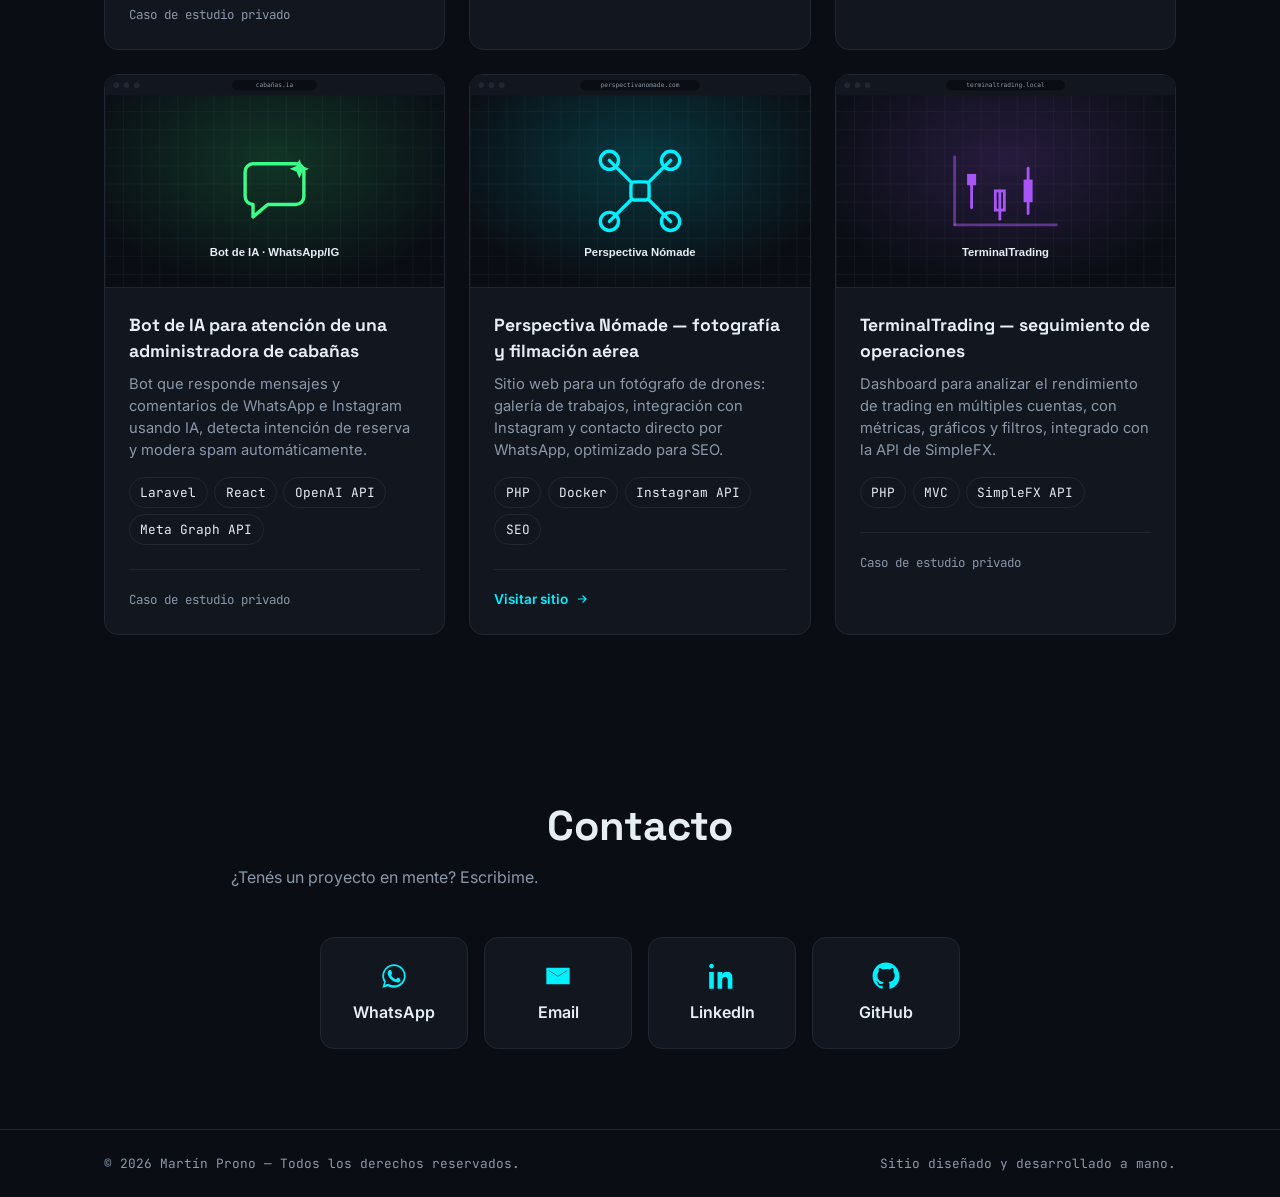
==== commit 405c37f2: "main - mejorando SEO" ====
--- a/index.html
+++ b/index.html
@@ -3,20 +3,220 @@
 <head>
   <meta charset="UTF-8">
   <meta name="viewport" content="width=device-width, initial-scale=1.0">
-  <title data-i18n="meta.title">Martín Prono — Desarrollador Web Full-Stack</title>
-  <meta name="description" content="Desarrollador web full-stack con +7 años de experiencia. Sistemas de gestión a medida e integración de IA en WhatsApp/Instagram." data-i18n-attr="content:meta.description">
+  <title>Martín Prono — Desarrollador Web Full-Stack</title>
+  <meta name="description" content="Desarrollador web full-stack con +7 años de experiencia, disponible para proyectos remotos. Sistemas a medida, Magento 2 e integración de IA en WhatsApp.">
+  <meta name="author" content="Martín Prono">
   <meta name="color-scheme" content="dark">
-  <link rel="icon" type="image/svg+xml" href="assets/img/favicon/favicon.svg">
+  <meta name="theme-color" content="#0a0e14">
+  <link rel="canonical" href="https://martinprono.pages.dev/">
+  <link rel="alternate" hreflang="es" href="https://martinprono.pages.dev/">
+  <link rel="alternate" hreflang="en" href="https://martinprono.pages.dev/en/">
+  <link rel="alternate" hreflang="x-default" href="https://martinprono.pages.dev/">
+
+  <!-- Marca que hay JS ANTES de pintar. Las animaciones de scroll (.reveal) arrancan en
+       opacity:0 y solo se muestran vía IntersectionObserver; sin esta clase, un crawler
+       o un navegador sin JS vería títulos y textos ocultos. Ver .js .reveal en effects.css -->
+  <script>document.documentElement.classList.add('js');</script>
+  <link rel="icon" type="image/svg+xml" href="/assets/img/favicon/favicon.svg">
+
+  <!-- Open Graph: lo que usan LinkedIn/Facebook/WhatsApp para armar la preview del link -->
+  <meta property="og:type" content="website">
+  <meta property="og:url" content="https://martinprono.pages.dev/">
+  <meta property="og:site_name" content="Martín Prono — Portfolio">
+  <meta property="og:locale" content="es_AR">
+  <meta property="og:locale:alternate" content="en_US">
+  <meta property="og:title" content="Martín Prono — Desarrollador Web Full-Stack">
+  <meta property="og:description" content="Desarrollador web full-stack con +7 años de experiencia, disponible para proyectos remotos. Sistemas a medida, Magento 2 e integración de IA en WhatsApp.">
+  <meta property="og:image" content="https://martinprono.pages.dev/assets/img/og/og-image.jpg">
+  <meta property="og:image:width" content="1200">
+  <meta property="og:image:height" content="630">
+  <meta property="article:author" content="Martín Prono">
+  <meta property="article:published_time" content="2026-06-26T00:00:00-03:00">
+
+  <!-- Twitter Card (mismo contenido, algunos crawlers lo usan como fallback) -->
+  <meta name="twitter:card" content="summary_large_image">
+  <meta name="twitter:title" content="Martín Prono — Desarrollador Web Full-Stack">
+  <meta name="twitter:description" content="Desarrollador web full-stack con +7 años de experiencia, disponible para proyectos remotos. Sistemas a medida, Magento 2 e integración de IA en WhatsApp.">
+  <meta name="twitter:image" content="https://martinprono.pages.dev/assets/img/og/og-image.jpg">
+
+  <!-- Grafo de datos estructurados. ProfilePage es el tipo que Google define para perfiles
+       de una persona; el Person con @id es la entidad que consumen buscadores y asistentes
+       de IA para responder "¿quién es / a quién me recomendás para X?". -->
+  <script type="application/ld+json">
+    {
+      "@context": "https://schema.org",
+      "@graph": [
+        {
+          "@type": "ProfilePage",
+          "@id": "https://martinprono.pages.dev/#profilepage",
+          "url": "https://martinprono.pages.dev/",
+          "name": "Martín Prono — Desarrollador Web Full-Stack",
+          "inLanguage": "es-AR",
+          "dateCreated": "2026-06-26",
+          "dateModified": "2026-08-20",
+          "mainEntity": {
+            "@id": "https://martinprono.pages.dev/#martin"
+          }
+        },
+        {
+          "@type": "Person",
+          "@id": "https://martinprono.pages.dev/#martin",
+          "name": "Martín Prono",
+          "givenName": "Martín",
+          "familyName": "Prono",
+          "jobTitle": "Desarrollador Web Full-Stack",
+          "description": "Desarrollador web full-stack con +7 años de experiencia, disponible para proyectos remotos. Sistemas a medida, Magento 2 e integración de IA en WhatsApp.",
+          "url": "https://martinprono.pages.dev/",
+          "image": "https://martinprono.pages.dev/assets/img/profile/yo.jpeg",
+          "email": "mailto:martinpro_95@hotmail.com",
+          "telephone": "+5493425148399",
+          "address": {
+            "@type": "PostalAddress",
+            "addressLocality": "Santa Fe",
+            "addressRegion": "Santa Fe",
+            "addressCountry": "AR"
+          },
+          "workLocation": {
+            "@type": "Place",
+            "name": "Remoto (clientes de todo el mundo)"
+          },
+          "alumniOf": {
+            "@type": "EducationalOrganization",
+            "name": "Instituto ICOP"
+          },
+          "hasOccupation": {
+            "@type": "Occupation",
+            "name": "Desarrollador Web Full-Stack",
+            "occupationalCategory": "15-1254.00",
+            "skills": "PHP, Laravel, MySQL, PostgreSQL, Python, HTML, CSS, JavaScript, TypeScript, React, Angular, Astro, Bootstrap, Docker, Redis, Nginx, Git, SVN, Magento 2, Shopify, WordPress, OpenAI API, Meta Graph API, Solidity"
+          },
+          "knowsLanguage": [
+            {
+              "@type": "Language",
+              "name": "Spanish",
+              "alternateName": "es"
+            },
+            {
+              "@type": "Language",
+              "name": "English",
+              "alternateName": "en"
+            }
+          ],
+          "knowsAbout": [
+            "PHP",
+            "Laravel",
+            "MySQL",
+            "PostgreSQL",
+            "Python",
+            "HTML",
+            "CSS",
+            "JavaScript",
+            "TypeScript",
+            "React",
+            "Angular",
+            "Astro",
+            "Bootstrap",
+            "Docker",
+            "Redis",
+            "Nginx",
+            "Git",
+            "SVN",
+            "Magento 2",
+            "Shopify",
+            "WordPress",
+            "OpenAI API",
+            "Meta Graph API",
+            "Solidity",
+            "Sistemas de gestión a medida",
+            "E-commerce con Magento",
+            "Automatización con IA",
+            "Consultoría y modernización"
+          ],
+          "sameAs": [
+            "https://www.linkedin.com/in/mart%C3%ADn-prono-703930127",
+            "https://github.com/TinchoSabalero"
+          ],
+          "worksFor": {
+            "@id": "https://martinprono.pages.dev/#servicio"
+          }
+        },
+        {
+          "@type": "ProfessionalService",
+          "@id": "https://martinprono.pages.dev/#servicio",
+          "name": "Martín Prono — Full-Stack Web Development",
+          "description": "Lo que puedo hacer por tu negocio",
+          "url": "https://martinprono.pages.dev/",
+          "image": "https://martinprono.pages.dev/assets/img/og/og-image.jpg",
+          "priceRange": "$$",
+          "address": {
+            "@type": "PostalAddress",
+            "addressLocality": "Santa Fe",
+            "addressRegion": "Santa Fe",
+            "addressCountry": "AR"
+          },
+          "availableLanguage": [
+            "es",
+            "en"
+          ],
+          "areaServed": {
+            "@type": "Place",
+            "name": "Worldwide"
+          },
+          "founder": {
+            "@id": "https://martinprono.pages.dev/#martin"
+          },
+          "hasOfferCatalog": {
+            "@type": "OfferCatalog",
+            "name": "Servicios",
+            "itemListElement": [
+              {
+                "@type": "Offer",
+                "itemOffered": {
+                  "@type": "Service",
+                  "name": "Sistemas de gestión a medida",
+                  "description": "Desarrollo de software a medida para ventas, turnos, clientes y reportes, adaptado a la forma de trabajar de tu negocio."
+                }
+              },
+              {
+                "@type": "Offer",
+                "itemOffered": {
+                  "@type": "Service",
+                  "name": "E-commerce con Magento",
+                  "description": "Implementación, integración y mantenimiento de tiendas online sobre Magento."
+                }
+              },
+              {
+                "@type": "Offer",
+                "itemOffered": {
+                  "@type": "Service",
+                  "name": "Automatización con IA",
+                  "description": "Bots de atención por WhatsApp e Instagram con IA, capaces de responder consultas reales y detectar intención de compra o reserva."
+                }
+              },
+              {
+                "@type": "Offer",
+                "itemOffered": {
+                  "@type": "Service",
+                  "name": "Consultoría y modernización",
+                  "description": "Revisión, mantenimiento y modernización de sistemas legacy, optimización de bases de datos y despliegue con Docker."
+                }
+              }
+            ]
+          }
+        }
+      ]
+    }
+  </script>
 
   <link rel="preconnect" href="https://fonts.googleapis.com">
   <link rel="preconnect" href="https://fonts.gstatic.com" crossorigin>
   <link href="https://fonts.googleapis.com/css2?family=Space+Grotesk:wght@500;700&family=Inter:wght@400;600&family=JetBrains+Mono:wght@400;500&display=swap" rel="stylesheet">
 
-  <link rel="stylesheet" href="assets/css/reset.css">
-  <link rel="stylesheet" href="assets/css/tokens.css">
-  <link rel="stylesheet" href="assets/css/layout.css">
-  <link rel="stylesheet" href="assets/css/components.css">
-  <link rel="stylesheet" href="assets/css/effects.css">
+  <link rel="stylesheet" href="/assets/css/reset.css">
+  <link rel="stylesheet" href="/assets/css/tokens.css">
+  <link rel="stylesheet" href="/assets/css/layout.css">
+  <link rel="stylesheet" href="/assets/css/components.css">
+  <link rel="stylesheet" href="/assets/css/effects.css">
 </head>
 <body>
 
@@ -25,20 +225,18 @@
       <a href="#hero" class="nav__brand">Martín<span class="nav__brand-dot">.</span>Prono</a>
 
       <nav class="nav__links" id="nav-links">
-        <a href="#about" data-i18n="nav.about">Sobre mí</a>
-        <a href="#experience" data-i18n="nav.experience">Trayectoria</a>
-        <a href="#stack" data-i18n="nav.stack">Stack</a>
-        <a href="#services" data-i18n="nav.services">Servicios</a>
-        <a href="#projects" data-i18n="nav.projects">Proyectos</a>
-        <a href="#contact" data-i18n="nav.contact">Contacto</a>
+        <a href="#about">Sobre mí</a>
+        <a href="#experience">Trayectoria</a>
+        <a href="#stack">Stack</a>
+        <a href="#services">Servicios</a>
+        <a href="#projects">Proyectos</a>
+        <a href="#contact">Contacto</a>
       </nav>
 
       <div class="nav__actions">
-        <button id="lang-toggle" class="lang-toggle" type="button" data-i18n-attr="aria-label:nav.langSwitch" aria-label="Cambiar idioma a inglés">
-          <span data-lang-label="es" class="lang-toggle__opt is-active">ES</span>
-          <span class="lang-toggle__sep">/</span>
-          <span data-lang-label="en" class="lang-toggle__opt">EN</span>
-        </button>
+        <!-- Link real a la otra versión del sitio (no un toggle por JS): así Google
+             descubre e indexa ambos idiomas. Ver hreflang más arriba. -->
+        <a href="/en/" class="lang-toggle" aria-label="Cambiar idioma a inglés" hreflang="en"><span class="lang-toggle__opt is-active">ES</span><span class="lang-toggle__sep">/</span><span class="lang-toggle__opt">EN</span></a>
         <button id="nav-burger" class="nav__burger" type="button" aria-label="Abrir menú" aria-expanded="false" aria-controls="nav-links">
           <span></span><span></span><span></span>
         </button>
@@ -57,23 +255,25 @@
       </div>
 
       <div class="container hero__content">
-        <p class="hero__kicker mono" data-i18n="hero.kicker">Desarrollador Web Full-Stack</p>
-        <h1 class="hero__title" data-i18n="hero.title">Martín Prono</h1>
+        <!-- El rol va DENTRO del h1: es el encabezado principal que leen Google y los
+             asistentes de IA, y "Martín Prono" solo no dice a qué se dedica. -->
+        <h1 class="hero__title">
+          <span class="hero__kicker mono">Desarrollador Web Full-Stack</span>
+          <span class="hero__name">Martín Prono</span>
+        </h1>
         <p class="hero__typing mono">
-          <span id="typing-text"></span><span class="hero__cursor" aria-hidden="true"></span>
+          <span id="typing-text" data-typing="[&quot;Desarrollador PHP / Laravel&quot;,&quot;Integrador de IA en WhatsApp / Instagram&quot;,&quot;+7 años de experiencia&quot;]">Desarrollador PHP / Laravel</span><span class="hero__cursor" aria-hidden="true"></span>
         </p>
-        <p class="hero__tagline" data-i18n="hero.tagline">
-          Construyo sistemas de gestión a medida y automatizo la atención al cliente con IA.
-        </p>
+        <p class="hero__tagline">Construyo sistemas de gestión a medida y automatizo la atención al cliente con IA.</p>
 
         <div class="hero__cta">
-          <a href="https://wa.me/5493425148399" id="hero-cta-primary" class="btn btn--primary" data-whatsapp-link target="_blank" rel="noopener" data-i18n="hero.ctaPrimary">Hablemos por WhatsApp</a>
-          <a href="#projects" class="btn btn--ghost" data-i18n="hero.ctaSecondary">Ver proyectos</a>
+          <a href="https://wa.me/5493425148399?text=%C2%A1Hola%20Mart%C3%ADn!%20Vi%20tu%20portfolio%20y%20me%20gustar%C3%ADa%20contarte%20sobre%20un%20proyecto." class="btn btn--primary" target="_blank" rel="noopener">Hablemos por WhatsApp</a>
+          <a href="#projects" class="btn btn--ghost">Ver proyectos</a>
         </div>
       </div>
 
       <a href="#about" class="hero__scroll mono" aria-hidden="true">
-        <span data-i18n="hero.scrollHint">Scroll</span>
+        <span>Scroll</span>
         <span class="hero__scroll-line"></span>
       </a>
     </section>
@@ -83,25 +283,16 @@
       <div class="container about__grid">
         <div class="about__photo-wrap reveal">
           <div class="about__photo">
-            <!-- TODO Martin: reemplazar por tu foto real en assets/img/profile/ (ver README) -->
-            <img src="assets/img/profile/yo.jpeg" alt="Foto de perfil de Martín Prono, desarrollador web full-stack" data-i18n-attr="alt:about.photoAlt" loading="lazy" width="480" height="480">
-          </div>
-          <p class="about__credential mono" data-i18n="about.credential">Analista de Sistemas — Instituto ICOP</p>
-          <p class="about__location mono" data-i18n="about.location">Santa Fe, Argentina</p>
+            <img src="/assets/img/profile/yo.jpeg" alt="Foto de perfil de Martín Prono, desarrollador web full-stack" loading="lazy" width="480" height="480">
+          </div>
+          <p class="about__credential mono">Analista de Sistemas — Instituto ICOP</p>
+          <p class="about__location mono">Santa Fe, Argentina</p>
         </div>
 
         <div class="about__text reveal">
-          <h2 class="section__title" data-i18n="about.title">Sobre mí</h2>
-          <p data-i18n="about.paragraph1">
-            Soy desarrollador de software con más de 7 años de experiencia y sólidas habilidades para resolver
-            problemas. Mis mayores virtudes son la responsabilidad, el pragmatismo y la perseverancia.
-          </p>
-          <p data-i18n="about.paragraph2">
-            A lo largo de mi carrera trabajé tanto en mantenimiento y mejora de e-commerce (especializado en Magento 2)
-            como en el desarrollo completo de sistemas a medida. Últimamente me enfoqué en construir sistemas de
-            gestión para pequeños negocios y profesionales independientes (ventas, turnos, pacientes) y en integrar
-            inteligencia artificial en canales reales de atención al cliente, como WhatsApp e Instagram.
-          </p>
+          <h2 class="section__title">Sobre mí</h2>
+          <p>Soy desarrollador de software con más de 7 años de experiencia y sólidas habilidades para resolver problemas. Mis mayores virtudes son la responsabilidad, el pragmatismo y la perseverancia.</p>
+          <p>A lo largo de mi carrera trabajé tanto en mantenimiento y mejora de e-commerce (especializado en Magento 2) como en el desarrollo completo de sistemas a medida. Últimamente me enfoqué en construir sistemas de gestión para pequeños negocios y profesionales independientes (ventas, turnos, pacientes) y en integrar inteligencia artificial en canales reales de atención al cliente, como WhatsApp e Instagram.</p>
         </div>
       </div>
     </section>
@@ -109,11 +300,52 @@
     <!-- EXPERIENCE -->
     <section id="experience" class="section experience">
       <div class="container">
-        <h2 class="section__title reveal" data-i18n="experience.title">Trayectoria</h2>
-        <p class="section__subtitle reveal" data-i18n="experience.subtitle">Más de 7 años trabajando en equipos remotos y proyectos propios</p>
-
-        <div class="experience__timeline" id="experience-timeline">
-          <!-- generado por main.js -->
+        <h2 class="section__title reveal">Trayectoria</h2>
+        <p class="section__subtitle reveal">Más de 7 años trabajando en equipos remotos y proyectos propios</p>
+
+        <div class="experience__timeline">
+          <div class="experience__item reveal">
+            <p class="experience__period">sep. 2024 — mar. 2025</p>
+            <h3 class="experience__role">Desarrollador Back-End Remoto</h3>
+            <p class="experience__company">Globant</p>
+            <p class="experience__desc">Desarrollo de soluciones a medida sobre Magento 2 Cloud, participando además en el onboarding y capacitación de nuevos integrantes del equipo.</p>
+          </div>
+          <div class="experience__item reveal">
+            <p class="experience__period">jul. 2024 — actualidad</p>
+            <h3 class="experience__role">Desarrollador Full-Stack Remoto</h3>
+            <p class="experience__company">Rentiner</p>
+            <p class="experience__desc">Refactorización y modernización de una plataforma legacy de alquiler de autos en PHP nativo, con migración progresiva hacia Laravel y desarrollo de PWA con React dentro del ecosistema Magento.</p>
+          </div>
+          <div class="experience__item reveal">
+            <p class="experience__period">oct. 2022 — mar. 2024</p>
+            <h3 class="experience__role">Desarrollador Full-Stack Remoto</h3>
+            <p class="experience__company">Plexus Tech</p>
+            <p class="experience__desc">Desarrollo de soluciones e-commerce a medida sobre Magento 2, manteniendo un código limpio y fácil de actualizar.</p>
+          </div>
+          <div class="experience__item reveal">
+            <p class="experience__period">feb. 2022 — ago. 2022</p>
+            <h3 class="experience__role">Desarrollador Full-Stack Remoto</h3>
+            <p class="experience__company">121ecommerce</p>
+            <p class="experience__desc">Desarrollo y corrección de errores en tiendas Magento 2 para clientes internacionales.</p>
+          </div>
+          <div class="experience__item reveal">
+            <p class="experience__period">oct. 2020 — feb. 2022</p>
+            <h3 class="experience__role">Desarrollador Full-Stack Remoto</h3>
+            <p class="experience__company">Linets</p>
+            <p class="experience__desc">Especialista en Magento 2: desarrollo de nuevas funcionalidades y resolución de errores en tiendas existentes.</p>
+          </div>
+          <div class="experience__item reveal">
+            <p class="experience__period">ene. 2019 — oct. 2020</p>
+            <h3 class="experience__role">Desarrollador Full-Stack</h3>
+            <p class="experience__company">Serfe</p>
+            <p class="experience__desc">Primera experiencia full-stack a gran escala, especializándome en el framework Magento 2.</p>
+          </div>
+          <div class="experience__item reveal">
+            <p class="experience__period">jun. 2017 — sep. 2018</p>
+            <h3 class="experience__role">Desarrollador Full-Stack Freelance</h3>
+            <p class="experience__company">J.K. Kilgelmann</p>
+            <p class="experience__desc">Diseño de soluciones de software a medida para resolver problemas puntuales de clientes, con foco en la corrección de errores.</p>
+          </div>
         </div>
       </div>
     </section>
@@ -121,10 +353,33 @@
     <!-- STACK -->
     <section id="stack" class="section stack">
       <div class="container">
-        <h2 class="section__title reveal" data-i18n="stack.title">Stack técnico</h2>
-
-        <div class="stack__grid" id="stack-grid">
-          <!-- generado por main.js -->
+        <h2 class="section__title reveal">Stack técnico</h2>
+
+        <div class="stack__grid">
+          <div class="card reveal">
+            <p class="stack-card__category mono">Backend</p>
+            <div class="stack-card__tags"><span class="tag">PHP</span><span class="tag">Laravel</span><span class="tag">MySQL</span><span class="tag">PostgreSQL</span><span class="tag">Python</span></div>
+          </div>
+          <div class="card reveal">
+            <p class="stack-card__category mono">Frontend</p>
+            <div class="stack-card__tags"><span class="tag">HTML</span><span class="tag">CSS</span><span class="tag">JavaScript</span><span class="tag">TypeScript</span><span class="tag">React</span><span class="tag">Angular</span><span class="tag">Astro</span><span class="tag">Bootstrap</span></div>
+          </div>
+          <div class="card reveal">
+            <p class="stack-card__category mono">Infraestructura</p>
+            <div class="stack-card__tags"><span class="tag">Docker</span><span class="tag">Redis</span><span class="tag">Nginx</span><span class="tag">Git</span><span class="tag">SVN</span></div>
+          </div>
+          <div class="card reveal">
+            <p class="stack-card__category mono">E-commerce</p>
+            <div class="stack-card__tags"><span class="tag">Magento 2</span><span class="tag">Shopify</span><span class="tag">WordPress</span></div>
+          </div>
+          <div class="card reveal">
+            <p class="stack-card__category mono">IA / Integraciones</p>
+            <div class="stack-card__tags"><span class="tag">OpenAI API</span><span class="tag">Meta Graph API</span></div>
+          </div>
+          <div class="card reveal">
+            <p class="stack-card__category mono">Blockchain</p>
+            <div class="stack-card__tags"><span class="tag">Solidity</span></div>
+          </div>
         </div>
       </div>
     </section>
@@ -132,11 +387,26 @@
     <!-- SERVICES -->
     <section id="services" class="section services">
       <div class="container">
-        <h2 class="section__title reveal" data-i18n="services.title">Servicios</h2>
-        <p class="section__subtitle reveal" data-i18n="services.subtitle">Lo que puedo hacer por tu negocio</p>
-
-        <div class="services__grid" id="services-grid">
-          <!-- generado por main.js -->
+        <h2 class="section__title reveal">Servicios</h2>
+        <p class="section__subtitle reveal">Lo que puedo hacer por tu negocio</p>
+
+        <div class="services__grid">
+          <div class="card reveal">
+            <h3 class="card__title">Sistemas de gestión a medida</h3>
+            <p class="card__desc">Desarrollo de software a medida para ventas, turnos, clientes y reportes, adaptado a la forma de trabajar de tu negocio.</p>
+          </div>
+          <div class="card reveal">
+            <h3 class="card__title">E-commerce con Magento</h3>
+            <p class="card__desc">Implementación, integración y mantenimiento de tiendas online sobre Magento.</p>
+          </div>
+          <div class="card reveal">
+            <h3 class="card__title">Automatización con IA</h3>
+            <p class="card__desc">Bots de atención por WhatsApp e Instagram con IA, capaces de responder consultas reales y detectar intención de compra o reserva.</p>
+          </div>
+          <div class="card reveal">
+            <h3 class="card__title">Consultoría y modernización</h3>
+            <p class="card__desc">Revisión, mantenimiento y modernización de sistemas legacy, optimización de bases de datos y despliegue con Docker.</p>
+          </div>
         </div>
       </div>
     </section>
@@ -144,11 +414,64 @@
     <!-- PROJECTS -->
     <section id="projects" class="section projects">
       <div class="container">
-        <h2 class="section__title reveal" data-i18n="projects.title">Proyectos destacados</h2>
-        <p class="section__subtitle reveal" data-i18n="projects.subtitle">Casos reales, con stack verificado en producción</p>
-
-        <div class="projects__grid" id="projects-grid">
-          <!-- generado por main.js -->
+        <h2 class="section__title reveal">Proyectos destacados</h2>
+        <p class="section__subtitle reveal">Casos reales, con stack verificado en producción</p>
+
+        <div class="projects__grid">
+          <div class="project-card reveal">
+            <div class="project-card__media"><img src="/assets/img/projects/protco.svg" alt="Protein Club — sistema de gestión para una red de franquicias" loading="lazy" width="800" height="450"></div>
+            <div class="project-card__body">
+              <h3 class="card__title">Protein Club — sistema de gestión para una red de franquicias</h3>
+              <p class="card__desc">Plataforma multi-sucursal con punto de venta, mapa de mesas, delivery y monitor de cocina, más un panel de super admin para dar de alta franquicias y un sitio público editable desde un CMS propio.</p>
+              <div class="project-card__stack"><span class="tag">Laravel</span><span class="tag">React</span><span class="tag">TypeScript</span><span class="tag">PostgreSQL</span><span class="tag">Astro</span><span class="tag">Docker</span></div>
+              <div class="project-card__footer"><span class="project-card__case-label">Caso de estudio privado</span></div>
+            </div>
+          </div>
+          <div class="project-card reveal">
+            <div class="project-card__media"><img src="/assets/img/projects/bar.svg" alt="Sistema de gestión de ventas para un bar" loading="lazy" width="800" height="450"></div>
+            <div class="project-card__body">
+              <h3 class="card__title">Sistema de gestión de ventas para un bar</h3>
+              <p class="card__desc">Aplicación para administrar productos, clientes, ventas y reportes diarios/mensuales, con roles de usuario y backups automáticos.</p>
+              <div class="project-card__stack"><span class="tag">PHP</span><span class="tag">MySQL</span><span class="tag">Docker</span></div>
+              <div class="project-card__footer"><span class="project-card__case-label">Caso de estudio privado</span></div>
+            </div>
+          </div>
+          <div class="project-card reveal">
+            <div class="project-card__media"><img src="/assets/img/projects/psi.svg" alt="Sistema de gestión de pacientes para un consultorio psicológico" loading="lazy" width="800" height="450"></div>
+            <div class="project-card__body">
+              <h3 class="card__title">Sistema de gestión de pacientes para un consultorio psicológico</h3>
+              <p class="card__desc">Plataforma para gestionar turnos y fichas de pacientes, con sincronización de Google Calendar y manejo seguro de datos sensibles.</p>
+              <div class="project-card__stack"><span class="tag">PHP</span><span class="tag">MySQL</span><span class="tag">Google Calendar API</span></div>
+              <div class="project-card__footer"><span class="project-card__case-label">Caso de estudio privado</span></div>
+            </div>
+          </div>
+          <div class="project-card reveal">
+            <div class="project-card__media"><img src="/assets/img/projects/casasinti.svg" alt="Bot de IA para atención de una administradora de cabañas" loading="lazy" width="800" height="450"></div>
+            <div class="project-card__body">
+              <h3 class="card__title">Bot de IA para atención de una administradora de cabañas</h3>
+              <p class="card__desc">Bot que responde mensajes y comentarios de WhatsApp e Instagram usando IA, detecta intención de reserva y modera spam automáticamente.</p>
+              <div class="project-card__stack"><span class="tag">Laravel</span><span class="tag">React</span><span class="tag">OpenAI API</span><span class="tag">Meta Graph API</span></div>
+              <div class="project-card__footer"><span class="project-card__case-label">Caso de estudio privado</span></div>
+            </div>
+          </div>
+          <div class="project-card reveal">
+            <div class="project-card__media"><img src="/assets/img/projects/nomade.svg" alt="Perspectiva Nómade — fotografía y filmación aérea" loading="lazy" width="800" height="450"></div>
+            <div class="project-card__body">
+              <h3 class="card__title">Perspectiva Nómade — fotografía y filmación aérea</h3>
+              <p class="card__desc">Sitio web para un fotógrafo de drones: galería de trabajos, integración con Instagram y contacto directo por WhatsApp, optimizado para SEO.</p>
+              <div class="project-card__stack"><span class="tag">PHP</span><span class="tag">Docker</span><span class="tag">Instagram API</span><span class="tag">SEO</span></div>
+              <div class="project-card__footer"><a class="project-card__link" href="https://perspectivanomade.lovestoblog.com" target="_blank" rel="noopener">Visitar sitio <svg viewBox="0 0 24 24" fill="none" stroke="currentColor" stroke-width="2"><path d="M5 12h14M13 6l6 6-6 6"/></svg></a></div>
+            </div>
+          </div>
+          <div class="project-card reveal">
+            <div class="project-card__media"><img src="/assets/img/projects/terminal.svg" alt="TerminalTrading — seguimiento de operaciones" loading="lazy" width="800" height="450"></div>
+            <div class="project-card__body">
+              <h3 class="card__title">TerminalTrading — seguimiento de operaciones</h3>
+              <p class="card__desc">Dashboard para analizar el rendimiento de trading en múltiples cuentas, con métricas, gráficos y filtros, integrado con la API de SimpleFX.</p>
+              <div class="project-card__stack"><span class="tag">PHP</span><span class="tag">MVC</span><span class="tag">SimpleFX API</span></div>
+              <div class="project-card__footer"><span class="project-card__case-label">Caso de estudio privado</span></div>
+            </div>
+          </div>
         </div>
       </div>
     </section>
@@ -156,29 +479,36 @@
     <!-- CONTACT -->
     <section id="contact" class="section contact">
       <div class="container contact__inner">
-        <h2 class="section__title reveal" data-i18n="contact.title">Contacto</h2>
-        <p class="section__subtitle reveal" data-i18n="contact.subtitle">¿Tenés un proyecto en mente? Escribime.</p>
+        <h2 class="section__title reveal">Contacto</h2>
+        <p class="section__subtitle reveal">¿Tenés un proyecto en mente? Escribime.</p>
 
         <div class="contact__grid reveal">
-          <a class="contact__card" href="https://wa.me/5493425148399" data-whatsapp-link target="_blank" rel="noopener" data-i18n-attr="aria-label:contact.whatsappAria" aria-label="Escribirme por WhatsApp">
+          <a class="contact__card" href="https://wa.me/5493425148399?text=%C2%A1Hola%20Mart%C3%ADn!%20Vi%20tu%20portfolio%20y%20me%20gustar%C3%ADa%20contarte%20sobre%20un%20proyecto." target="_blank" rel="noopener" aria-label="Escribirme por WhatsApp">
             <span class="contact__icon" aria-hidden="true">
               <svg viewBox="0 0 24 24" fill="currentColor"><path d="M17.5 14.4c-.3-.1-1.7-.8-2-.9-.3-.1-.5-.1-.6.1-.2.3-.7.9-.9 1-.2.2-.3.2-.6.1-1.6-.8-2.7-1.4-3.8-3.2-.3-.5.3-.5.8-1.6.1-.2 0-.4-.1-.6-.1-.1-.6-1.5-.8-2-.2-.5-.4-.4-.6-.4-.2 0-.4 0-.6 0-.2 0-.5.1-.8.4-.3.3-1 1-1 2.4s1 2.8 1.1 3c.1.2 1.9 3 4.7 4.1 2.8 1.1 2.8.7 3.3.7s1.6-.6 1.8-1.2c.2-.6.2-1.1.1-1.2-.1-.1-.3-.2-.6-.3z"/><path d="M12 2C6.5 2 2 6.5 2 12c0 1.9.5 3.7 1.5 5.3L2 22l4.9-1.3C8.4 21.5 10.2 22 12 22c5.5 0 10-4.5 10-10S17.5 2 12 2zm0 18c-1.6 0-3.2-.4-4.5-1.2l-.3-.2-3 .8.8-2.9-.2-.3C4 14.9 3.5 13.5 3.5 12 3.5 7.3 7.3 3.5 12 3.5S20.5 7.3 20.5 12 16.7 20 12 20z"/></svg>
             </span>
-            <span data-i18n="contact.whatsapp">WhatsApp</span>
+            <span>WhatsApp</span>
           </a>
 
-          <a class="contact__card" href="mailto:martinpro_95@hotmail.com" data-i18n-attr="aria-label:contact.emailAria" aria-label="Enviarme un email">
+          <a class="contact__card" href="mailto:martinpro_95@hotmail.com" aria-label="Enviarme un email">
             <span class="contact__icon" aria-hidden="true">
               <svg viewBox="0 0 24 24" fill="currentColor"><path d="M2 5h20v14H2V5zm2 2v.5l8 5 8-5V7l-8 5-8-5z"/></svg>
             </span>
-            <span data-i18n="contact.email">Email</span>
+            <span>Email</span>
           </a>
 
-          <a class="contact__card" href="https://www.linkedin.com/in/mart%C3%ADn-prono-703930127" target="_blank" rel="noopener" data-i18n-attr="aria-label:contact.linkedinAria" aria-label="Ver mi perfil de LinkedIn">
+          <a class="contact__card" href="https://www.linkedin.com/in/mart%C3%ADn-prono-703930127" target="_blank" rel="noopener" aria-label="Ver mi perfil de LinkedIn">
             <span class="contact__icon" aria-hidden="true">
               <svg viewBox="0 0 24 24" fill="currentColor"><path d="M4.98 3.5C4.98 4.6 4.1 5.5 3 5.5s-1.98-.9-1.98-2S1.9 1.5 3 1.5s1.98.9 1.98 2zM1 8.5h4V23H1V8.5zM8.5 8.5h3.8v2h.05c.53-1 1.83-2.05 3.77-2.05 4.03 0 4.78 2.65 4.78 6.1V23h-4v-6.6c0-1.57-.03-3.6-2.2-3.6-2.2 0-2.54 1.72-2.54 3.49V23h-4V8.5z"/></svg>
             </span>
-            <span data-i18n="contact.linkedin">LinkedIn</span>
+            <span>LinkedIn</span>
+          </a>
+
+          <a class="contact__card" href="https://github.com/TinchoSabalero" target="_blank" rel="noopener" aria-label="Ver mi perfil de GitHub">
+            <span class="contact__icon" aria-hidden="true">
+              <svg viewBox="0 0 24 24" fill="currentColor"><path d="M12 .5C5.65.5.5 5.65.5 12c0 5.09 3.29 9.4 7.86 10.93.57.1.78-.25.78-.55 0-.27-.01-1.17-.02-2.12-3.2.7-3.88-1.36-3.88-1.36-.53-1.34-1.29-1.7-1.29-1.7-1.05-.72.08-.71.08-.71 1.17.08 1.78 1.2 1.78 1.2 1.03 1.77 2.71 1.26 3.37.96.1-.75.4-1.26.73-1.55-2.55-.29-5.23-1.28-5.23-5.7 0-1.26.45-2.29 1.19-3.09-.12-.29-.52-1.46.11-3.05 0 0 .97-.31 3.18 1.18a11.1 11.1 0 0 1 2.9-.39c.98 0 1.97.13 2.9.39 2.2-1.49 3.17-1.18 3.17-1.18.63 1.59.23 2.76.11 3.05.74.8 1.19 1.83 1.19 3.09 0 4.43-2.69 5.4-5.25 5.69.41.36.78 1.06.78 2.15 0 1.55-.01 2.8-.01 3.18 0 .3.2.66.79.55A10.51 10.51 0 0 0 23.5 12c0-6.35-5.15-11.5-11.5-11.5z"/></svg>
+            </span>
+            <span>GitHub</span>
           </a>
         </div>
       </div>
@@ -187,16 +517,16 @@
 
   <footer class="footer">
     <div class="container footer__inner">
-      <p class="mono">© <span id="footer-year"></span> Martín Prono — <span data-i18n="footer.rights">Todos los derechos reservados.</span></p>
-      <p class="mono footer__built" data-i18n="footer.builtWith">Sitio diseñado y desarrollado a mano.</p>
+      <p class="mono">© <span id="footer-year">2026</span> Martín Prono — <span>Todos los derechos reservados.</span></p>
+      <p class="mono footer__built">Sitio diseñado y desarrollado a mano.</p>
     </div>
   </footer>
 
   <!-- Botón flotante: fijo en pantalla, aparece al pasar el hero (que ya tiene su propio CTA grande) -->
-  <a id="whatsapp-fab" class="whatsapp-fab" href="https://wa.me/5493425148399" data-whatsapp-link target="_blank" rel="noopener" data-i18n-attr="aria-label:contact.whatsappAria" aria-label="Escribirme por WhatsApp">
+  <a id="whatsapp-fab" class="whatsapp-fab" href="https://wa.me/5493425148399?text=%C2%A1Hola%20Mart%C3%ADn!%20Vi%20tu%20portfolio%20y%20me%20gustar%C3%ADa%20contarte%20sobre%20un%20proyecto." target="_blank" rel="noopener" aria-label="Escribirme por WhatsApp">
     <svg viewBox="0 0 24 24" fill="currentColor"><path d="M17.5 14.4c-.3-.1-1.7-.8-2-.9-.3-.1-.5-.1-.6.1-.2.3-.7.9-.9 1-.2.2-.3.2-.6.1-1.6-.8-2.7-1.4-3.8-3.2-.3-.5.3-.5.8-1.6.1-.2 0-.4-.1-.6-.1-.1-.6-1.5-.8-2-.2-.5-.4-.4-.6-.4-.2 0-.4 0-.6 0-.2 0-.5.1-.8.4-.3.3-1 1-1 2.4s1 2.8 1.1 3c.1.2 1.9 3 4.7 4.1 2.8 1.1 2.8.7 3.3.7s1.6-.6 1.8-1.2c.2-.6.2-1.1.1-1.2-.1-.1-.3-.2-.6-.3z"/><path d="M12 2C6.5 2 2 6.5 2 12c0 1.9.5 3.7 1.5 5.3L2 22l4.9-1.3C8.4 21.5 10.2 22 12 22c5.5 0 10-4.5 10-10S17.5 2 12 2zm0 18c-1.6 0-3.2-.4-4.5-1.2l-.3-.2-3 .8.8-2.9-.2-.3C4 14.9 3.5 13.5 3.5 12 3.5 7.3 7.3 3.5 12 3.5S20.5 7.3 20.5 12 16.7 20 12 20z"/></svg>
   </a>
 
-  <script type="module" src="assets/js/main.js"></script>
+  <script type="module" src="/assets/js/main.js"></script>
 </body>
 </html>
--- a/assets/css/layout.css
+++ b/assets/css/layout.css
@@ -180,9 +180,22 @@
 }
 
 .hero__title {
+  margin: var(--space-2) 0;
+}
+
+/* El h1 envuelve rol + nombre; cada parte define su propio tamaño. */
+.hero__kicker {
+  display: block;
+  font-size: 1rem;
+  font-weight: 400;
+  line-height: 1.4;
+  margin-bottom: var(--space-2);
+}
+
+.hero__name {
+  display: block;
   font-size: clamp(2.6rem, 12vw, 6.5rem);
   line-height: 1;
-  margin: var(--space-2) 0;
 }
 
 .hero__typing {
--- a/assets/css/effects.css
+++ b/assets/css/effects.css
@@ -65,13 +65,16 @@
 }
 
 /* ---- SCROLL REVEAL ---- */
-.reveal {
+/* Solo se ocultan si hay JS para volver a mostrarlos (ver el script inline en <head>).
+   Sin JS quedan visibles: si no, los títulos de sección y el texto de "Sobre mí"
+   serían contenido con opacity:0 para Google y los crawlers de IA. */
+.js .reveal {
   opacity: 0;
   transform: translateY(24px);
   transition: opacity 0.6s ease, transform 0.6s ease;
 }
 
-.reveal.is-visible {
+.js .reveal.is-visible {
   opacity: 1;
   transform: translateY(0);
 }
